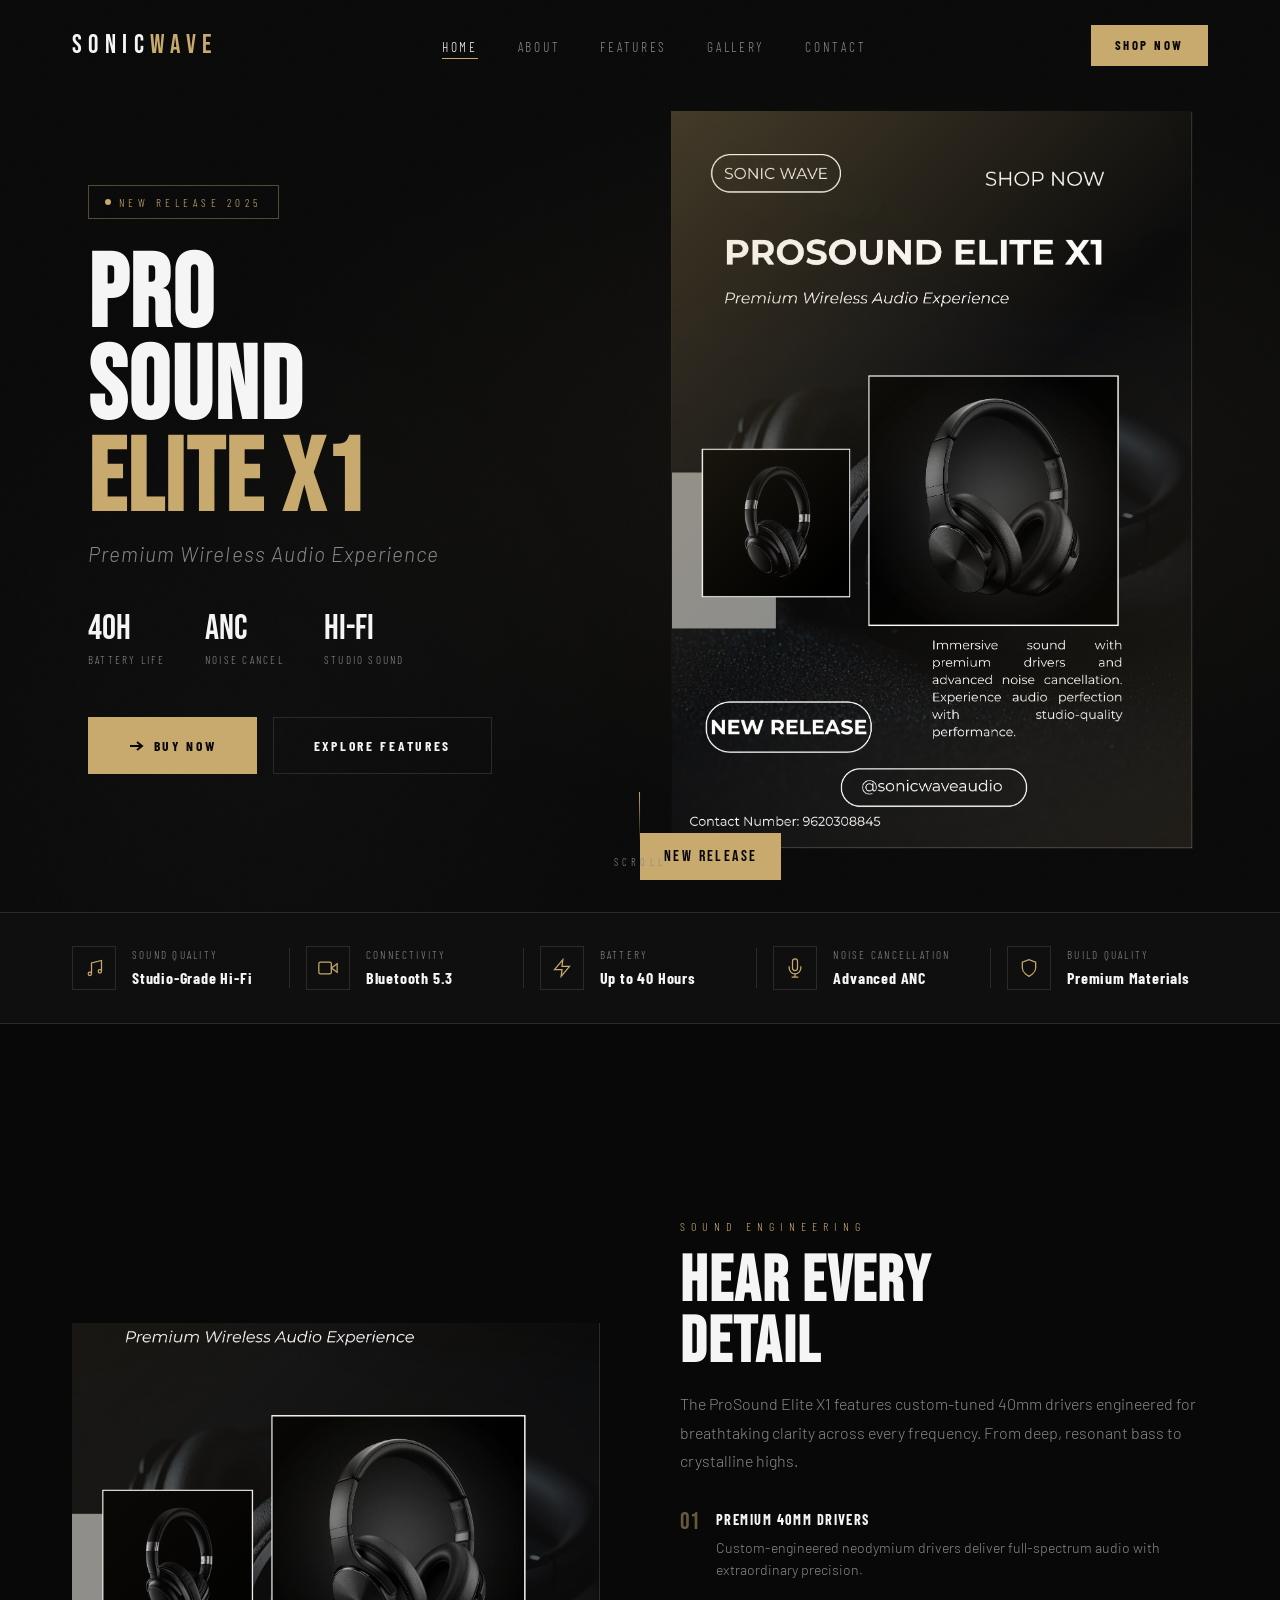
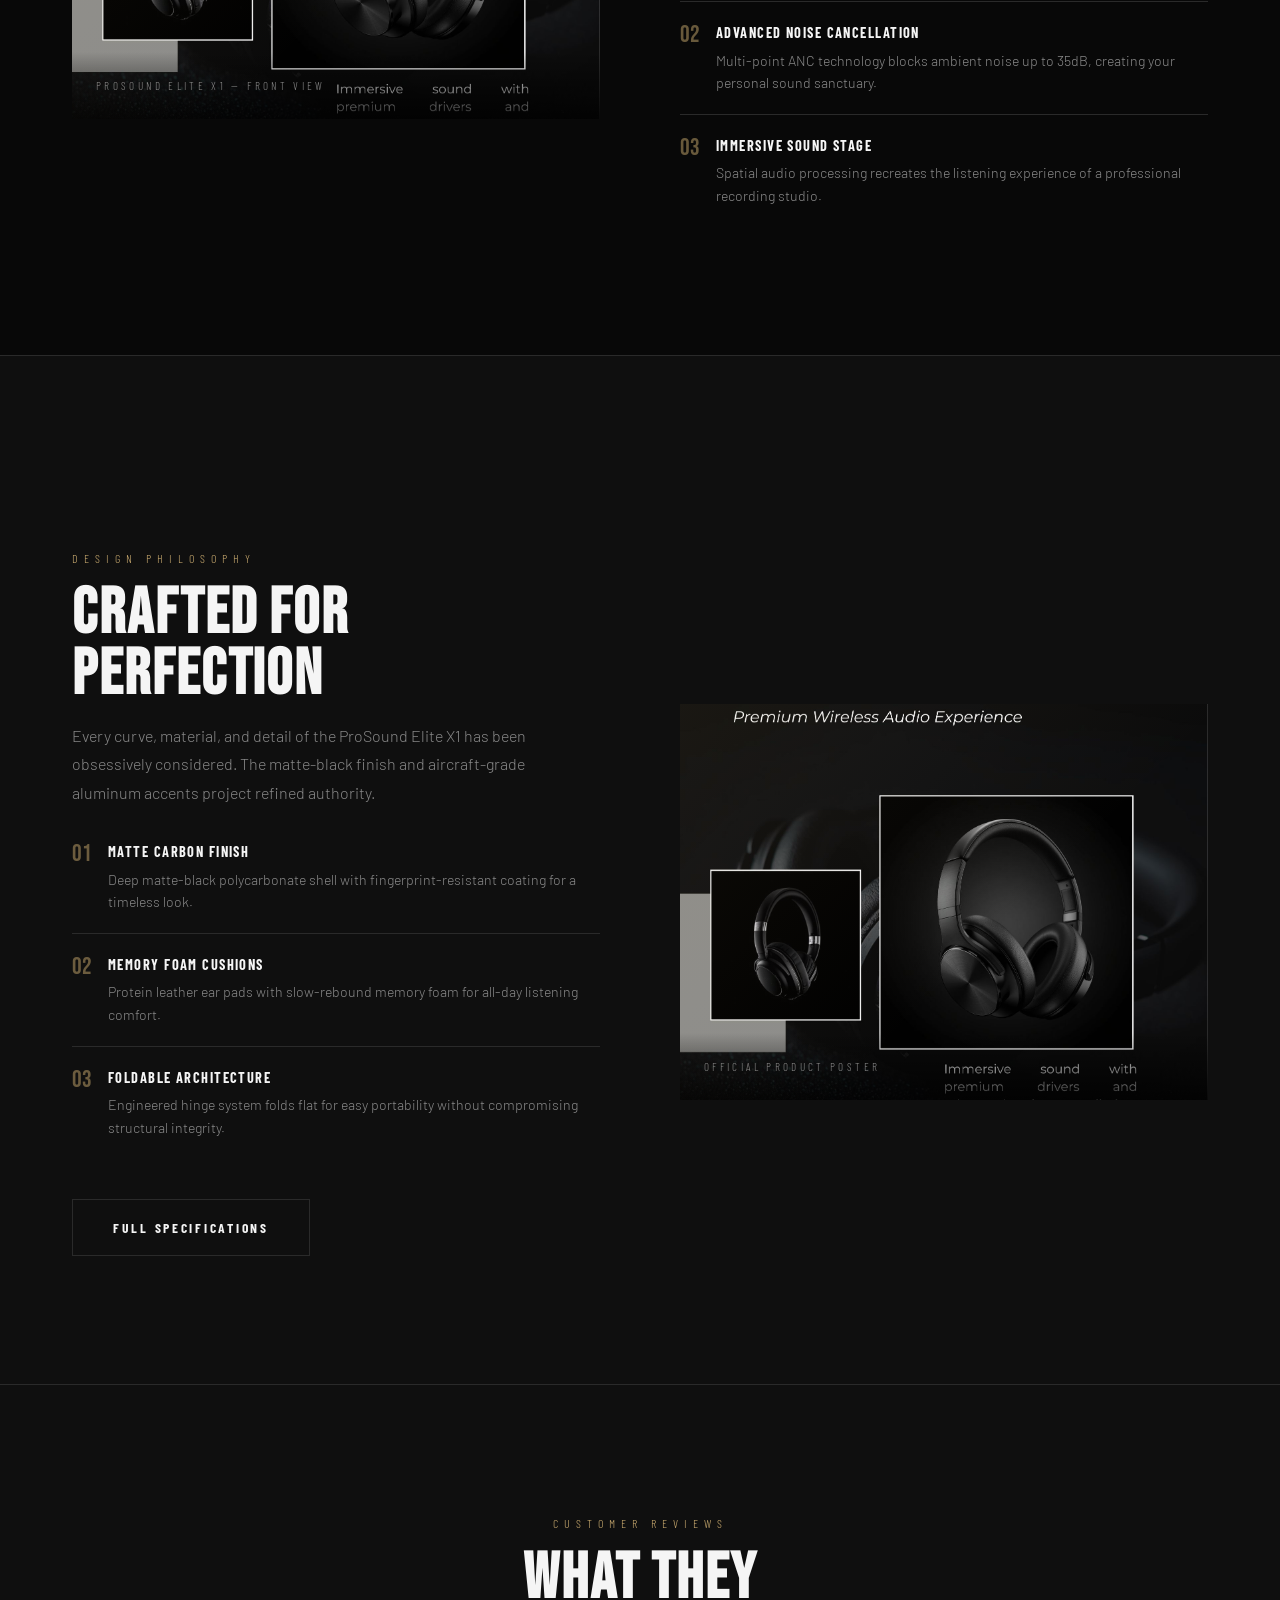
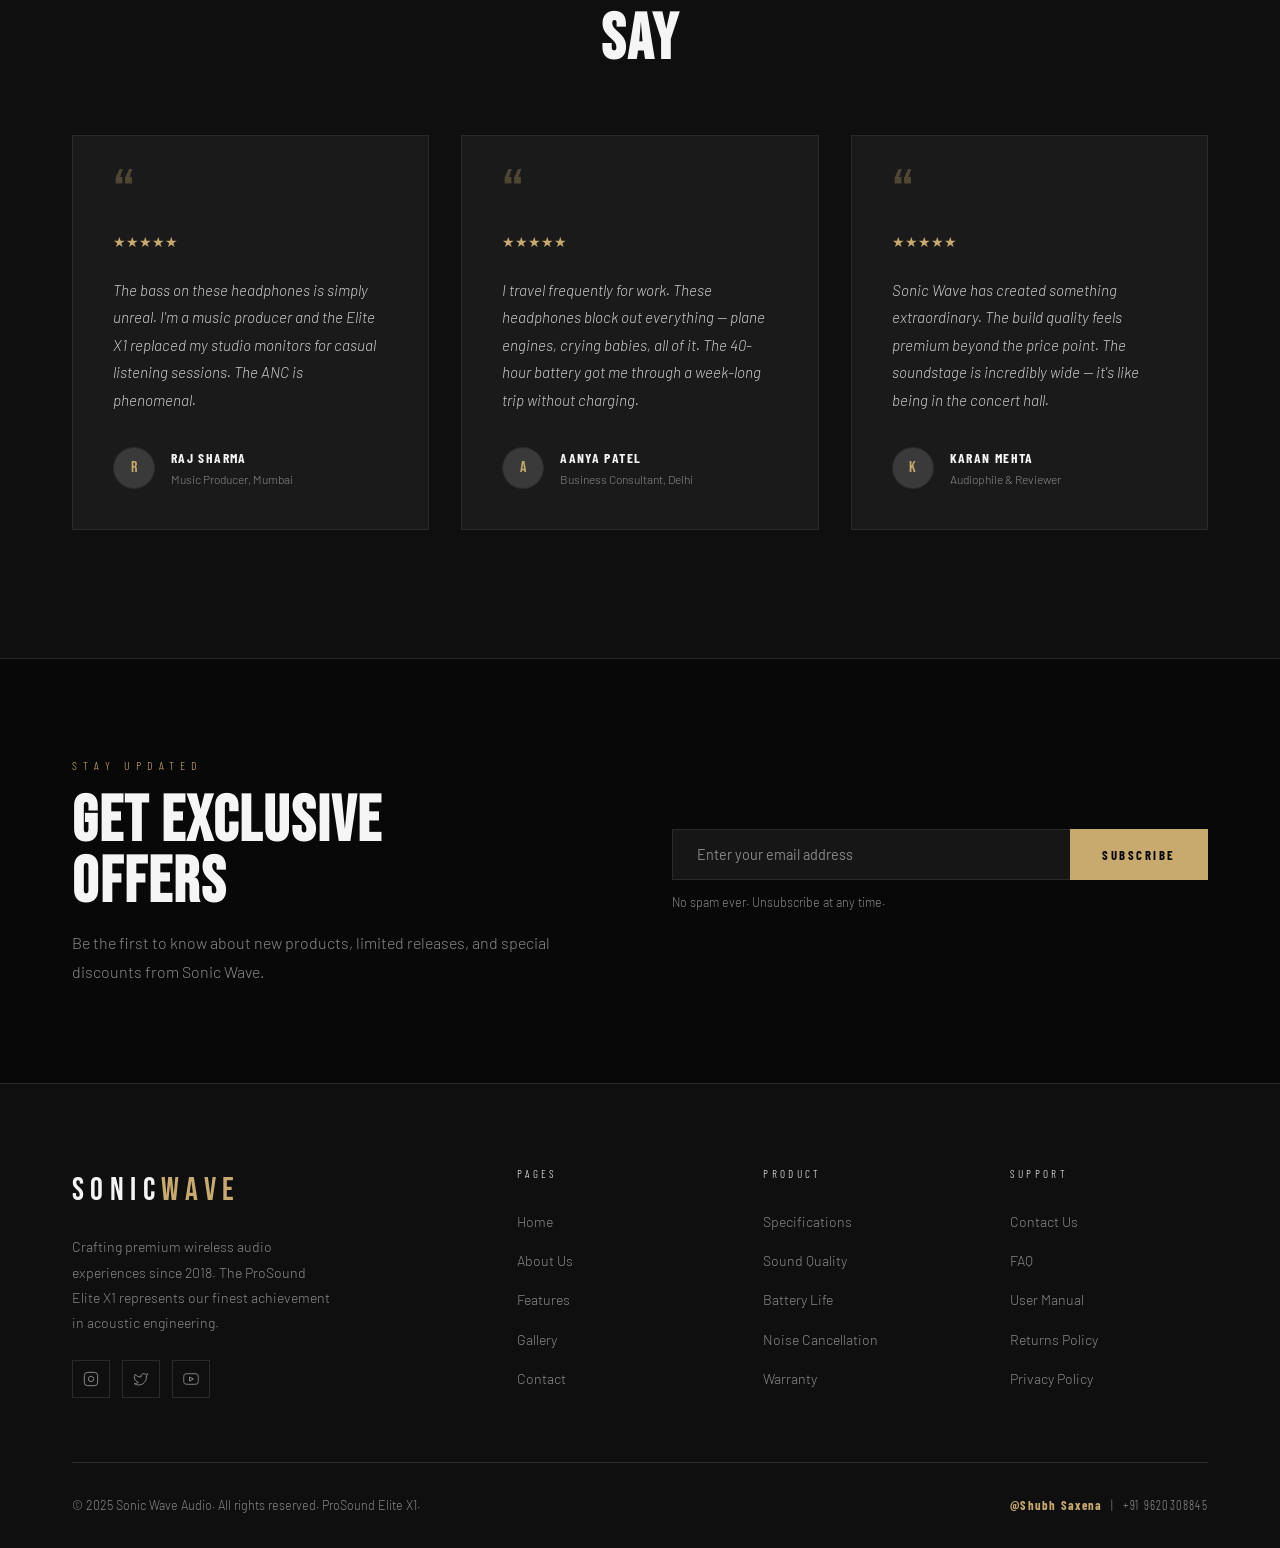
==== index.html @ b9248b70 "Add files via upload" ====
<!DOCTYPE html>
<html lang="en">
<head>
  <meta charset="UTF-8" />
  <meta name="viewport" content="width=device-width, initial-scale=1.0" />
  <title>ProSound Elite X1 — Sonic Wave Audio</title>
  <meta name="description" content="Experience premium wireless audio with the ProSound Elite X1 by Sonic Wave. Advanced noise cancellation, studio-quality sound, 40-hour battery life." />
  <meta name="keywords" content="ProSound Elite X1, Sonic Wave, premium headphones, wireless headphones, noise cancellation" />
  <meta property="og:title" content="ProSound Elite X1 — Sonic Wave Audio" />
  <meta property="og:description" content="Premium Wireless Audio Experience. New Release." />
  <link rel="icon" type="image/svg+xml" href="data:image/svg+xml,<svg xmlns='http://www.w3.org/2000/svg' viewBox='0 0 32 32'><rect width='32' height='32' fill='%23080808'/><text x='50%25' y='60%25' font-size='20' text-anchor='middle' fill='%23c8a96e' font-family='serif' font-weight='bold'>S</text></svg>" />
  <link rel="stylesheet" href="css/style.css" />
</head>
<body>

<!-- Loading Screen -->
<div id="loader">
  <div class="loader-logo">SONIC WAVE</div>
  <div class="loader-bar"><div class="loader-bar-fill"></div></div>
  <p class="loader-sub">Loading Experience</p>
</div>

<!-- Navigation -->
<nav class="navbar">
  <div class="container">
    <div class="nav-inner">
      <a href="index.html" class="nav-logo">SONIC<span>WAVE</span></a>
      <ul class="nav-links">
        <li><a href="index.html" class="active">Home</a></li>
        <li><a href="about.html">About</a></li>
        <li><a href="features.html">Features</a></li>
        <li><a href="gallery.html">Gallery</a></li>
        <li><a href="contact.html">Contact</a></li>
      </ul>
      <a href="contact.html" class="nav-cta">Shop Now</a>
      <button class="hamburger" aria-label="Menu">
        <span></span><span></span><span></span>
      </button>
    </div>
  </div>
</nav>

<!-- Mobile Nav -->
<nav class="nav-mobile">
  <a href="index.html">Home</a>
  <a href="about.html">About</a>
  <a href="features.html">Features</a>
  <a href="gallery.html">Gallery</a>
  <a href="contact.html">Contact</a>
</nav>

<!-- HERO SECTION -->
<section class="hero">
  <div class="hero-bg"></div>
  <div class="hero-noise"></div>
  <div class="container hero-content">
    <!-- Text -->
    <div class="hero-text">
      <div class="hero-badge">
        <span class="hero-badge-dot"></span>
        New Release 2025
      </div>
      <h1 class="hero-title">
        PRO<br>SOUND<br><em>ELITE X1</em>
      </h1>
      <p class="hero-tagline">Premium Wireless Audio Experience</p>
      <div class="hero-stats">
        <div>
          <div class="hero-stat-num">40H</div>
          <div class="hero-stat-label">Battery Life</div>
        </div>
        <div>
          <div class="hero-stat-num">ANC</div>
          <div class="hero-stat-label">Noise Cancel</div>
        </div>
        <div>
          <div class="hero-stat-num">Hi-Fi</div>
          <div class="hero-stat-label">Studio Sound</div>
        </div>
      </div>
      <div class="hero-actions">
        <a href="contact.html" class="btn btn-primary">
          <svg viewBox="0 0 16 16" fill="none" stroke="currentColor" stroke-width="2"><path d="M2 8h12M9 4l5 4-5 4"/></svg>
          Buy Now
        </a>
        <a href="features.html" class="btn btn-outline">Explore Features</a>
      </div>
    </div>
    <!-- Visual -->
    <div class="hero-visual">
      <div class="hero-img-wrap reveal">
        <img src="assets/poster.jpg" alt="ProSound Elite X1 — Premium Wireless Headphones by Sonic Wave" />
        <div class="hero-float-label">NEW RELEASE</div>
      </div>
    </div>
  </div>
  <div class="hero-scroll">
    <div class="hero-scroll-line"></div>
    Scroll
  </div>
</section>

<!-- HIGHLIGHTS STRIP -->
<section class="highlights">
  <div class="container">
    <div class="highlights-inner">
      <div class="highlight-item">
        <div class="highlight-icon">
          <svg viewBox="0 0 24 24" fill="none" stroke="currentColor" stroke-width="1.5"><path d="M9 19V6l12-3v13M9 19c0 1.1-.9 2-2 2s-2-.9-2-2 .9-2 2-2 2 .9 2 2zm12-3c0 1.1-.9 2-2 2s-2-.9-2-2 .9-2 2-2 2 .9 2 2z"/></svg>
        </div>
        <div>
          <div class="highlight-text-label">Sound Quality</div>
          <div class="highlight-text-val">Studio-Grade Hi-Fi</div>
        </div>
      </div>
      <div class="highlight-div"></div>
      <div class="highlight-item">
        <div class="highlight-icon">
          <svg viewBox="0 0 24 24" fill="none" stroke="currentColor" stroke-width="1.5"><path d="M23 7l-7 5 7 5V7z"/><rect x="1" y="5" width="15" height="14" rx="2"/></svg>
        </div>
        <div>
          <div class="highlight-text-label">Connectivity</div>
          <div class="highlight-text-val">Bluetooth 5.3</div>
        </div>
      </div>
      <div class="highlight-div"></div>
      <div class="highlight-item">
        <div class="highlight-icon">
          <svg viewBox="0 0 24 24" fill="none" stroke="currentColor" stroke-width="1.5"><path d="M13 2L3 14h9l-1 8 10-12h-9l1-8z"/></svg>
        </div>
        <div>
          <div class="highlight-text-label">Battery</div>
          <div class="highlight-text-val">Up to 40 Hours</div>
        </div>
      </div>
      <div class="highlight-div"></div>
      <div class="highlight-item">
        <div class="highlight-icon">
          <svg viewBox="0 0 24 24" fill="none" stroke="currentColor" stroke-width="1.5"><path d="M12 1a3 3 0 0 0-3 3v8a3 3 0 0 0 6 0V4a3 3 0 0 0-3-3z"/><path d="M19 10v2a7 7 0 0 1-14 0v-2M12 19v4M8 23h8"/></svg>
        </div>
        <div>
          <div class="highlight-text-label">Noise Cancellation</div>
          <div class="highlight-text-val">Advanced ANC</div>
        </div>
      </div>
      <div class="highlight-div"></div>
      <div class="highlight-item">
        <div class="highlight-icon">
          <svg viewBox="0 0 24 24" fill="none" stroke="currentColor" stroke-width="1.5"><path d="M12 22s8-4 8-10V5l-8-3-8 3v7c0 6 8 10 8 10z"/></svg>
        </div>
        <div>
          <div class="highlight-text-label">Build Quality</div>
          <div class="highlight-text-val">Premium Materials</div>
        </div>
      </div>
    </div>
  </div>
</section>

<!-- PRODUCT SHOWCASE 1 -->
<section class="showcase">
  <div class="container">
    <div class="showcase-grid">
      <div class="showcase-img-wrap reveal">
        <img src="assets/poster.jpg" alt="ProSound Elite X1 product detail" />
        <div class="showcase-caption">ProSound Elite X1 — Front View</div>
      </div>
      <div class="showcase-text reveal reveal-delay-2">
        <div class="section-label">Sound Engineering</div>
        <h2 class="section-title">Hear Every<br>Detail</h2>
        <p class="section-sub">The ProSound Elite X1 features custom-tuned 40mm drivers engineered for breathtaking clarity across every frequency. From deep, resonant bass to crystalline highs.</p>
        <ul class="showcase-list">
          <li class="showcase-list-item">
            <div class="showcase-list-num">01</div>
            <div>
              <div class="showcase-list-title">Premium 40mm Drivers</div>
              <div class="showcase-list-desc">Custom-engineered neodymium drivers deliver full-spectrum audio with extraordinary precision.</div>
            </div>
          </li>
          <li class="showcase-list-item">
            <div class="showcase-list-num">02</div>
            <div>
              <div class="showcase-list-title">Advanced Noise Cancellation</div>
              <div class="showcase-list-desc">Multi-point ANC technology blocks ambient noise up to 35dB, creating your personal sound sanctuary.</div>
            </div>
          </li>
          <li class="showcase-list-item">
            <div class="showcase-list-num">03</div>
            <div>
              <div class="showcase-list-title">Immersive Sound Stage</div>
              <div class="showcase-list-desc">Spatial audio processing recreates the listening experience of a professional recording studio.</div>
            </div>
          </li>
        </ul>
      </div>
    </div>
  </div>
</section>

<!-- PRODUCT SHOWCASE 2 -->
<section class="showcase" style="padding-top:0; background: var(--deep); border-top: 1px solid var(--border);">
  <div class="container" style="padding-top: 8rem;">
    <div class="showcase-grid reverse">
      <div class="showcase-img-wrap reveal">
        <img src="assets/poster.jpg" alt="Sonic Wave ProSound Elite X1 poster showcase" />
        <div class="showcase-caption">Official Product Poster</div>
      </div>
      <div class="showcase-text reveal reveal-delay-2">
        <div class="section-label">Design Philosophy</div>
        <h2 class="section-title">Crafted for<br>Perfection</h2>
        <p class="section-sub">Every curve, material, and detail of the ProSound Elite X1 has been obsessively considered. The matte-black finish and aircraft-grade aluminum accents project refined authority.</p>
        <ul class="showcase-list">
          <li class="showcase-list-item">
            <div class="showcase-list-num">01</div>
            <div>
              <div class="showcase-list-title">Matte Carbon Finish</div>
              <div class="showcase-list-desc">Deep matte-black polycarbonate shell with fingerprint-resistant coating for a timeless look.</div>
            </div>
          </li>
          <li class="showcase-list-item">
            <div class="showcase-list-num">02</div>
            <div>
              <div class="showcase-list-title">Memory Foam Cushions</div>
              <div class="showcase-list-desc">Protein leather ear pads with slow-rebound memory foam for all-day listening comfort.</div>
            </div>
          </li>
          <li class="showcase-list-item">
            <div class="showcase-list-num">03</div>
            <div>
              <div class="showcase-list-title">Foldable Architecture</div>
              <div class="showcase-list-desc">Engineered hinge system folds flat for easy portability without compromising structural integrity.</div>
            </div>
          </li>
        </ul>
        <div style="margin-top: 2.5rem;">
          <a href="features.html" class="btn btn-outline">Full Specifications</a>
        </div>
      </div>
    </div>
  </div>
</section>

<!-- TESTIMONIALS -->
<section class="testimonials">
  <div class="container">
    <div class="text-center">
      <div class="section-label">Customer Reviews</div>
      <h2 class="section-title reveal">What They<br>Say</h2>
    </div>
    <div class="testimonials-grid">
      <div class="testimonial-card reveal reveal-delay-1">
        <div class="testimonial-quote">&ldquo;</div>
        <div class="testimonial-stars">★★★★★</div>
        <p class="testimonial-text">The bass on these headphones is simply unreal. I'm a music producer and the Elite X1 replaced my studio monitors for casual listening sessions. The ANC is phenomenal.</p>
        <div class="testimonial-author">
          <div class="testimonial-avatar">R</div>
          <div>
            <div class="testimonial-name">Raj Sharma</div>
            <div class="testimonial-role">Music Producer, Mumbai</div>
          </div>
        </div>
      </div>
      <div class="testimonial-card reveal reveal-delay-2">
        <div class="testimonial-quote">&ldquo;</div>
        <div class="testimonial-stars">★★★★★</div>
        <p class="testimonial-text">I travel frequently for work. These headphones block out everything — plane engines, crying babies, all of it. The 40-hour battery got me through a week-long trip without charging.</p>
        <div class="testimonial-author">
          <div class="testimonial-avatar">A</div>
          <div>
            <div class="testimonial-name">Aanya Patel</div>
            <div class="testimonial-role">Business Consultant, Delhi</div>
          </div>
        </div>
      </div>
      <div class="testimonial-card reveal reveal-delay-3">
        <div class="testimonial-quote">&ldquo;</div>
        <div class="testimonial-stars">★★★★★</div>
        <p class="testimonial-text">Sonic Wave has created something extraordinary. The build quality feels premium beyond the price point. The soundstage is incredibly wide — it's like being in the concert hall.</p>
        <div class="testimonial-author">
          <div class="testimonial-avatar">K</div>
          <div>
            <div class="testimonial-name">Karan Mehta</div>
            <div class="testimonial-role">Audiophile &amp; Reviewer</div>
          </div>
        </div>
      </div>
    </div>
  </div>
</section>

<!-- NEWSLETTER -->
<section class="newsletter">
  <div class="container">
    <div class="newsletter-inner">
      <div>
        <div class="section-label">Stay Updated</div>
        <h2 class="section-title reveal">Get Exclusive<br>Offers</h2>
        <p class="section-sub" style="margin-top:1rem;">Be the first to know about new products, limited releases, and special discounts from Sonic Wave.</p>
      </div>
      <div>
        <form class="newsletter-form newsletter-form-el">
          <input type="email" class="newsletter-input" placeholder="Enter your email address" required />
          <button type="submit" class="newsletter-btn">Subscribe</button>
        </form>
        <p class="newsletter-note">No spam ever. Unsubscribe at any time.</p>
        <div class="newsletter-success" style="display:none; margin-top:1rem; color:var(--gold); font-family:var(--font-cond); font-size:0.85rem; letter-spacing:0.1em;">
          ✓ Thank you! You're now on the list.
        </div>
      </div>
    </div>
  </div>
</section>

<!-- FOOTER -->
<footer class="footer">
  <div class="container">
    <div class="footer-grid">
      <div>
        <div class="footer-logo">SONIC<span>WAVE</span></div>
        <p class="footer-desc">Crafting premium wireless audio experiences since 2018. The ProSound Elite X1 represents our finest achievement in acoustic engineering.</p>
        <div class="footer-social">
          <a href="#" class="footer-social-link" aria-label="Instagram">
            <svg viewBox="0 0 24 24" fill="none" stroke="currentColor" stroke-width="1.5"><rect x="2" y="2" width="20" height="20" rx="5"/><path d="M16 11.37A4 4 0 1 1 12.63 8 4 4 0 0 1 16 11.37z"/><line x1="17.5" y1="6.5" x2="17.51" y2="6.5"/></svg>
          </a>
          <a href="#" class="footer-social-link" aria-label="Twitter/X">
            <svg viewBox="0 0 24 24" fill="none" stroke="currentColor" stroke-width="1.5"><path d="M22 4s-.7 2.1-2 3.4c1.6 10-9.4 17.3-18 11.6 2.2.1 4.4-.6 6-2C3 15.5.5 9.6 3 5c2.2 2.6 5.6 4.1 9 4-.9-4.2 4-6.6 7-3.8 1.1 0 3-1.2 3-1.2z"/></svg>
          </a>
          <a href="#" class="footer-social-link" aria-label="YouTube">
            <svg viewBox="0 0 24 24" fill="none" stroke="currentColor" stroke-width="1.5"><path d="M22.54 6.42a2.78 2.78 0 0 0-1.94-1.95C18.88 4 12 4 12 4s-6.88 0-8.6.46a2.78 2.78 0 0 0-1.94 1.96C1 8.14 1 12 1 12s0 3.86.46 5.58a2.78 2.78 0 0 0 1.94 1.95C5.12 20 12 20 12 20s6.88 0 8.6-.47a2.78 2.78 0 0 0 1.94-1.95C23 15.86 23 12 23 12s0-3.86-.46-5.58z"/><polygon points="9.75 15.02 15.5 12 9.75 8.98 9.75 15.02"/></svg>
          </a>
        </div>
      </div>
      <div>
        <div class="footer-col-title">Pages</div>
        <ul class="footer-links">
          <li><a href="index.html">Home</a></li>
          <li><a href="about.html">About Us</a></li>
          <li><a href="features.html">Features</a></li>
          <li><a href="gallery.html">Gallery</a></li>
          <li><a href="contact.html">Contact</a></li>
        </ul>
      </div>
      <div>
        <div class="footer-col-title">Product</div>
        <ul class="footer-links">
          <li><a href="features.html">Specifications</a></li>
          <li><a href="features.html#sound">Sound Quality</a></li>
          <li><a href="features.html#battery">Battery Life</a></li>
          <li><a href="features.html#anc">Noise Cancellation</a></li>
          <li><a href="contact.html">Warranty</a></li>
        </ul>
      </div>
      <div>
        <div class="footer-col-title">Support</div>
        <ul class="footer-links">
          <li><a href="contact.html">Contact Us</a></li>
          <li><a href="contact.html#faq">FAQ</a></li>
          <li><a href="#">User Manual</a></li>
          <li><a href="#">Returns Policy</a></li>
          <li><a href="#">Privacy Policy</a></li>
        </ul>
      </div>
    </div>
    <div class="footer-bottom">
      <p class="footer-copy">© 2025 Sonic Wave Audio. All rights reserved. ProSound Elite X1.</p>
      <p class="footer-contact">
        <strong>@Shubh Saxena</strong> &nbsp;|&nbsp; +91 9620308845
      </p>
    </div>
  </div>
</footer>

<!-- Back to Top -->
<button id="back-top" aria-label="Back to top">
  <svg viewBox="0 0 24 24" fill="none" stroke="currentColor" stroke-width="2"><path d="M18 15l-6-6-6 6"/></svg>
</button>

<script src="js/script.js"></script>
</body>
</html>
---- css/style.css ----
/* ============================================
   SONIC WAVE — ProSound Elite X1
   Main Stylesheet
   ============================================ */

/* --- Google Fonts Import --- */
@import url('https://fonts.googleapis.com/css2?family=Bebas+Neue&family=Barlow:ital,wght@0,300;0,400;0,600;0,700;1,300&family=Barlow+Condensed:wght@300;400;700&display=swap');

/* --- CSS Variables --- */
:root {
  --black:       #080808;
  --deep:        #0f0f0f;
  --dark:        #161616;
  --card:        #1a1a1a;
  --border:      #2a2a2a;
  --mid:         #3a3a3a;
  --silver:      #888888;
  --light:       #cccccc;
  --white:       #f5f5f5;
  --accent:      #e8e8e8;
  --gold:        #c8a96e;
  --gold-light:  #e0c890;
  --red:         #c0392b;

  --font-display: 'Bebas Neue', sans-serif;
  --font-body:    'Barlow', sans-serif;
  --font-cond:    'Barlow Condensed', sans-serif;

  --transition: 0.4s cubic-bezier(0.25, 0.46, 0.45, 0.94);
  --transition-fast: 0.2s ease;
  --shadow-card: 0 8px 40px rgba(0,0,0,0.6);
  --shadow-glow: 0 0 40px rgba(200,169,110,0.15);
}

/* --- Reset & Base --- */
*, *::before, *::after { box-sizing: border-box; margin: 0; padding: 0; }

html {
  scroll-behavior: smooth;
  font-size: 16px;
}

body {
  background: var(--black);
  color: var(--light);
  font-family: var(--font-body);
  font-weight: 300;
  line-height: 1.7;
  overflow-x: hidden;
}

img { max-width: 100%; height: auto; display: block; }
a  { color: inherit; text-decoration: none; }
ul { list-style: none; }

/* --- Utility --- */
.container      { max-width: 1200px; margin: 0 auto; padding: 0 2rem; }
.container-wide { max-width: 1400px; margin: 0 auto; padding: 0 2rem; }
.sr-only        { position: absolute; width: 1px; height: 1px; overflow: hidden; clip: rect(0,0,0,0); }

.text-gold    { color: var(--gold); }
.text-silver  { color: var(--silver); }
.text-white   { color: var(--white); }
.text-center  { text-align: center; }
.uppercase    { text-transform: uppercase; letter-spacing: 0.15em; }
.fw-700       { font-weight: 700; }

/* --- Loading Screen --- */
#loader {
  position: fixed; inset: 0;
  background: var(--black);
  display: flex; flex-direction: column;
  align-items: center; justify-content: center;
  z-index: 9999;
  transition: opacity 0.6s ease, visibility 0.6s ease;
}
#loader.hidden { opacity: 0; visibility: hidden; pointer-events: none; }

.loader-logo {
  font-family: var(--font-display);
  font-size: clamp(2.5rem, 8vw, 5rem);
  letter-spacing: 0.3em;
  color: var(--white);
  animation: pulseLogo 1.5s ease-in-out infinite;
}
.loader-bar {
  width: 200px; height: 2px;
  background: var(--border);
  margin-top: 2rem;
  overflow: hidden;
  border-radius: 2px;
}
.loader-bar-fill {
  height: 100%;
  background: linear-gradient(90deg, var(--gold), var(--gold-light));
  animation: loadFill 1.8s ease forwards;
}
.loader-sub {
  font-family: var(--font-cond);
  font-size: 0.75rem;
  letter-spacing: 0.4em;
  color: var(--silver);
  margin-top: 1rem;
  text-transform: uppercase;
}

@keyframes pulseLogo { 0%,100%{opacity:1} 50%{opacity:0.5} }
@keyframes loadFill  { from{width:0} to{width:100%} }

/* --- Navigation --- */
.navbar {
  position: fixed; top: 0; left: 0; right: 0;
  z-index: 1000;
  padding: 1.5rem 0;
  transition: background var(--transition), padding var(--transition), backdrop-filter var(--transition);
}
.navbar.scrolled {
  background: rgba(8,8,8,0.92);
  backdrop-filter: blur(20px);
  -webkit-backdrop-filter: blur(20px);
  padding: 1rem 0;
  border-bottom: 1px solid var(--border);
}

.nav-inner {
  display: flex; align-items: center; justify-content: space-between;
}

.nav-logo {
  font-family: var(--font-display);
  font-size: 1.6rem;
  letter-spacing: 0.25em;
  color: var(--white);
}
.nav-logo span { color: var(--gold); }

.nav-links {
  display: flex; gap: 2.5rem;
}
.nav-links a {
  font-family: var(--font-cond);
  font-size: 0.85rem;
  letter-spacing: 0.2em;
  text-transform: uppercase;
  color: var(--silver);
  transition: color var(--transition-fast);
  position: relative;
}
.nav-links a::after {
  content: '';
  position: absolute; bottom: -4px; left: 0;
  width: 0; height: 1px;
  background: var(--gold);
  transition: width var(--transition);
}
.nav-links a:hover,
.nav-links a.active { color: var(--white); }
.nav-links a:hover::after,
.nav-links a.active::after { width: 100%; }

.nav-cta {
  font-family: var(--font-cond);
  font-size: 0.8rem;
  letter-spacing: 0.2em;
  text-transform: uppercase;
  background: var(--gold);
  color: var(--black);
  padding: 0.6rem 1.5rem;
  border: none;
  cursor: pointer;
  font-weight: 700;
  transition: background var(--transition-fast), transform var(--transition-fast);
}
.nav-cta:hover { background: var(--gold-light); transform: translateY(-1px); }

.hamburger {
  display: none;
  flex-direction: column; gap: 5px;
  cursor: pointer; padding: 4px;
}
.hamburger span {
  display: block; width: 26px; height: 2px;
  background: var(--white);
  transition: transform var(--transition), opacity var(--transition-fast);
}
.hamburger.open span:nth-child(1) { transform: translateY(7px) rotate(45deg); }
.hamburger.open span:nth-child(2) { opacity: 0; }
.hamburger.open span:nth-child(3) { transform: translateY(-7px) rotate(-45deg); }

/* Mobile nav */
.nav-mobile {
  display: none;
  position: fixed; top: 0; left: 0; right: 0; bottom: 0;
  background: var(--black);
  z-index: 999;
  flex-direction: column; align-items: center; justify-content: center;
  gap: 2.5rem;
}
.nav-mobile.open { display: flex; }
.nav-mobile a {
  font-family: var(--font-display);
  font-size: 2.5rem;
  letter-spacing: 0.15em;
  color: var(--white);
  transition: color var(--transition-fast);
}
.nav-mobile a:hover { color: var(--gold); }

/* --- Buttons --- */
.btn {
  display: inline-flex; align-items: center; gap: 0.6rem;
  font-family: var(--font-cond);
  font-size: 0.85rem;
  letter-spacing: 0.2em;
  text-transform: uppercase;
  padding: 1rem 2.5rem;
  cursor: pointer;
  transition: all var(--transition);
  border: none;
  font-weight: 700;
}
.btn-primary {
  background: var(--gold);
  color: var(--black);
}
.btn-primary:hover {
  background: var(--gold-light);
  transform: translateY(-2px);
  box-shadow: 0 8px 30px rgba(200,169,110,0.4);
}
.btn-outline {
  background: transparent;
  color: var(--white);
  border: 1px solid var(--border);
}
.btn-outline:hover {
  border-color: var(--gold);
  color: var(--gold);
  transform: translateY(-2px);
}
.btn svg { width: 16px; height: 16px; }

/* --- Section Headers --- */
.section-label {
  font-family: var(--font-cond);
  font-size: 0.75rem;
  letter-spacing: 0.5em;
  text-transform: uppercase;
  color: var(--gold);
  margin-bottom: 1rem;
}
.section-title {
  font-family: var(--font-display);
  font-size: clamp(2.5rem, 5vw, 4.5rem);
  line-height: 0.95;
  color: var(--white);
  letter-spacing: 0.03em;
}
.section-sub {
  font-size: 1rem;
  color: var(--silver);
  max-width: 520px;
  margin-top: 1rem;
  line-height: 1.8;
}

/* --- Hero Section (index) --- */
.hero {
  position: relative;
  min-height: 100vh;
  display: flex; align-items: center;
  overflow: hidden;
  background: var(--black);
}

.hero-bg {
  position: absolute; inset: 0;
  background: radial-gradient(ellipse 80% 60% at 70% 50%, rgba(200,169,110,0.06) 0%, transparent 70%),
              radial-gradient(ellipse 50% 80% at 20% 80%, rgba(255,255,255,0.02) 0%, transparent 60%);
}

.hero-noise {
  position: absolute; inset: 0;
  opacity: 0.03;
  background-image: url("data:image/svg+xml,%3Csvg viewBox='0 0 200 200' xmlns='http://www.w3.org/2000/svg'%3E%3Cfilter id='n'%3E%3CfeTurbulence type='fractalNoise' baseFrequency='0.9' numOctaves='4' stitchTiles='stitch'/%3E%3C/filter%3E%3Crect width='100%25' height='100%25' filter='url(%23n)'/%3E%3C/svg%3E");
  background-size: 200px 200px;
}

.hero-content {
  position: relative; z-index: 2;
  display: grid; grid-template-columns: 1fr 1fr;
  align-items: center; gap: 4rem;
  padding-top: 7rem;
  padding-bottom: 4rem;
}

.hero-text {}
.hero-badge {
  display: inline-flex; align-items: center; gap: 0.5rem;
  font-family: var(--font-cond);
  font-size: 0.7rem;
  letter-spacing: 0.4em;
  text-transform: uppercase;
  color: var(--gold);
  border: 1px solid rgba(200,169,110,0.4);
  padding: 0.4rem 1rem;
  margin-bottom: 2rem;
}
.hero-badge-dot {
  width: 6px; height: 6px;
  background: var(--gold);
  border-radius: 50%;
  animation: blink 1.5s ease-in-out infinite;
}
@keyframes blink { 0%,100%{opacity:1} 50%{opacity:0.2} }

.hero-title {
  font-family: var(--font-display);
  font-size: clamp(4rem, 8vw, 8rem);
  line-height: 0.9;
  color: var(--white);
  letter-spacing: 0.02em;
  margin-bottom: 0.5rem;
}
.hero-title em {
  font-style: normal;
  color: var(--gold);
  display: block;
}

.hero-tagline {
  font-family: var(--font-body);
  font-style: italic;
  font-size: clamp(1rem, 2vw, 1.3rem);
  color: var(--silver);
  letter-spacing: 0.05em;
  margin-bottom: 2.5rem;
}

.hero-stats {
  display: flex; gap: 2.5rem;
  margin-bottom: 3rem;
}
.hero-stat-num {
  font-family: var(--font-display);
  font-size: 2.2rem;
  color: var(--white);
  line-height: 1;
}
.hero-stat-label {
  font-family: var(--font-cond);
  font-size: 0.7rem;
  letter-spacing: 0.2em;
  text-transform: uppercase;
  color: var(--silver);
  margin-top: 0.25rem;
}

.hero-actions { display: flex; gap: 1rem; flex-wrap: wrap; }

/* Hero Image Side */
.hero-visual {
  position: relative;
  display: flex; align-items: center; justify-content: center;
}
.hero-img-wrap {
  position: relative;
  width: 100%; max-width: 520px;
}
.hero-img-wrap::before {
  content: '';
  position: absolute; inset: -1px;
  background: linear-gradient(135deg, rgba(200,169,110,0.3), transparent 50%, rgba(200,169,110,0.1));
  pointer-events: none;
}
.hero-img-wrap img {
  width: 100%;
  display: block;
}
.hero-float-label {
  position: absolute; bottom: -2rem; left: -2rem;
  background: var(--gold);
  color: var(--black);
  font-family: var(--font-display);
  font-size: 1rem;
  letter-spacing: 0.15em;
  padding: 0.6rem 1.5rem;
  animation: floatUp 3s ease-in-out infinite;
}
@keyframes floatUp { 0%,100%{transform:translateY(0)} 50%{transform:translateY(-8px)} }

.hero-scroll {
  position: absolute; bottom: 2.5rem; left: 50%;
  transform: translateX(-50%);
  display: flex; flex-direction: column; align-items: center; gap: 0.75rem;
  font-family: var(--font-cond);
  font-size: 0.65rem;
  letter-spacing: 0.4em;
  text-transform: uppercase;
  color: var(--silver);
  z-index: 2;
}
.hero-scroll-line {
  width: 1px; height: 50px;
  background: linear-gradient(to bottom, var(--gold), transparent);
  animation: scrollLine 1.5s ease-in-out infinite;
}
@keyframes scrollLine { 0%,100%{transform:scaleY(1);opacity:1} 50%{transform:scaleY(0.6);opacity:0.5} }

/* --- Highlights Strip --- */
.highlights {
  border-top: 1px solid var(--border);
  border-bottom: 1px solid var(--border);
  padding: 2rem 0;
  background: var(--deep);
}
.highlights-inner {
  display: flex; align-items: center; justify-content: space-between;
  gap: 1rem; flex-wrap: wrap;
}
.highlight-item {
  display: flex; align-items: center; gap: 1rem;
  flex: 1; min-width: 180px;
}
.highlight-icon {
  width: 44px; height: 44px;
  border: 1px solid var(--border);
  display: flex; align-items: center; justify-content: center;
  color: var(--gold);
  flex-shrink: 0;
}
.highlight-icon svg { width: 20px; height: 20px; }
.highlight-text-label {
  font-family: var(--font-cond);
  font-size: 0.7rem;
  letter-spacing: 0.2em;
  text-transform: uppercase;
  color: var(--silver);
}
.highlight-text-val {
  font-family: var(--font-cond);
  font-size: 1rem;
  font-weight: 700;
  color: var(--white);
  letter-spacing: 0.05em;
}
.highlight-div {
  width: 1px; height: 40px;
  background: var(--border);
}

/* --- Product Showcase --- */
.showcase {
  padding: 8rem 0;
  background: var(--black);
}
.showcase-grid {
  display: grid; grid-template-columns: 1fr 1fr;
  gap: 5rem; align-items: center;
  margin-top: 4rem;
}
.showcase-grid.reverse { direction: rtl; }
.showcase-grid.reverse > * { direction: ltr; }

.showcase-img-wrap {
  position: relative;
  aspect-ratio: 4/3;
  overflow: hidden;
  background: var(--dark);
}
.showcase-img-wrap img {
  width: 100%; height: 100%;
  object-fit: cover;
  transition: transform 0.8s ease;
}
.showcase-img-wrap:hover img { transform: scale(1.04); }
.showcase-img-wrap::after {
  content: '';
  position: absolute; inset: 0;
  background: linear-gradient(135deg, rgba(200,169,110,0.08) 0%, transparent 60%);
  pointer-events: none;
}

.showcase-caption {
  position: absolute; bottom: 0; left: 0; right: 0;
  padding: 1.5rem;
  background: linear-gradient(to top, rgba(0,0,0,0.8), transparent);
  font-family: var(--font-cond);
  font-size: 0.7rem;
  letter-spacing: 0.3em;
  text-transform: uppercase;
  color: var(--silver);
}

.showcase-text {}
.showcase-list {
  margin-top: 2rem;
  display: flex; flex-direction: column; gap: 1.2rem;
}
.showcase-list-item {
  display: flex; align-items: flex-start; gap: 1rem;
  padding-bottom: 1.2rem;
  border-bottom: 1px solid var(--border);
}
.showcase-list-item:last-child { border-bottom: none; }
.showcase-list-num {
  font-family: var(--font-display);
  font-size: 1.5rem;
  color: var(--gold);
  opacity: 0.5;
  line-height: 1;
  flex-shrink: 0;
  padding-top: 2px;
}
.showcase-list-title {
  font-family: var(--font-cond);
  font-size: 0.9rem;
  font-weight: 700;
  letter-spacing: 0.1em;
  text-transform: uppercase;
  color: var(--white);
  margin-bottom: 0.25rem;
}
.showcase-list-desc {
  font-size: 0.88rem;
  color: var(--silver);
  line-height: 1.6;
}

/* --- Testimonials --- */
.testimonials {
  padding: 8rem 0;
  background: var(--deep);
  border-top: 1px solid var(--border);
}
.testimonials-grid {
  display: grid; grid-template-columns: repeat(3, 1fr);
  gap: 2rem; margin-top: 4rem;
}
.testimonial-card {
  background: var(--card);
  border: 1px solid var(--border);
  padding: 2.5rem;
  position: relative;
  transition: border-color var(--transition), transform var(--transition);
}
.testimonial-card:hover {
  border-color: rgba(200,169,110,0.3);
  transform: translateY(-4px);
}
.testimonial-quote {
  font-family: var(--font-display);
  font-size: 4rem;
  color: var(--gold);
  opacity: 0.3;
  line-height: 0.6;
  margin-bottom: 1rem;
}
.testimonial-text {
  font-size: 0.95rem;
  color: var(--light);
  line-height: 1.8;
  margin-bottom: 2rem;
  font-style: italic;
}
.testimonial-stars {
  display: flex; gap: 3px; margin-bottom: 1.5rem;
  color: var(--gold);
  font-size: 0.85rem;
}
.testimonial-author {
  display: flex; align-items: center; gap: 1rem;
}
.testimonial-avatar {
  width: 42px; height: 42px;
  border-radius: 50%;
  background: var(--mid);
  display: flex; align-items: center; justify-content: center;
  font-family: var(--font-display);
  font-size: 1rem;
  color: var(--gold);
  border: 1px solid var(--border);
}
.testimonial-name {
  font-family: var(--font-cond);
  font-size: 0.85rem;
  font-weight: 700;
  letter-spacing: 0.1em;
  text-transform: uppercase;
  color: var(--white);
}
.testimonial-role {
  font-size: 0.75rem;
  color: var(--silver);
}

/* --- Newsletter --- */
.newsletter {
  padding: 6rem 0;
  background: var(--black);
  border-top: 1px solid var(--border);
}
.newsletter-inner {
  display: grid; grid-template-columns: 1fr 1fr;
  gap: 4rem; align-items: center;
}
.newsletter-form {
  display: flex; gap: 0;
}
.newsletter-input {
  flex: 1;
  background: var(--dark);
  border: 1px solid var(--border);
  border-right: none;
  color: var(--white);
  padding: 1rem 1.5rem;
  font-family: var(--font-body);
  font-size: 0.9rem;
  outline: none;
  transition: border-color var(--transition-fast);
}
.newsletter-input:focus { border-color: var(--gold); }
.newsletter-input::placeholder { color: var(--silver); }
.newsletter-btn {
  background: var(--gold);
  color: var(--black);
  border: none;
  padding: 1rem 2rem;
  font-family: var(--font-cond);
  font-size: 0.8rem;
  letter-spacing: 0.2em;
  text-transform: uppercase;
  font-weight: 700;
  cursor: pointer;
  transition: background var(--transition-fast);
  white-space: nowrap;
}
.newsletter-btn:hover { background: var(--gold-light); }
.newsletter-note {
  font-size: 0.78rem;
  color: var(--silver);
  margin-top: 0.75rem;
}

/* --- Footer --- */
.footer {
  background: var(--deep);
  border-top: 1px solid var(--border);
  padding: 5rem 0 2rem;
}
.footer-grid {
  display: grid; grid-template-columns: 2fr 1fr 1fr 1fr;
  gap: 3rem; margin-bottom: 4rem;
}
.footer-logo {
  font-family: var(--font-display);
  font-size: 2rem;
  letter-spacing: 0.2em;
  color: var(--white);
  margin-bottom: 1rem;
}
.footer-logo span { color: var(--gold); }
.footer-desc {
  font-size: 0.88rem;
  color: var(--silver);
  line-height: 1.8;
  max-width: 260px;
  margin-bottom: 1.5rem;
}
.footer-social { display: flex; gap: 0.75rem; }
.footer-social-link {
  width: 38px; height: 38px;
  border: 1px solid var(--border);
  display: flex; align-items: center; justify-content: center;
  color: var(--silver);
  transition: all var(--transition-fast);
}
.footer-social-link:hover {
  border-color: var(--gold);
  color: var(--gold);
}
.footer-social-link svg { width: 16px; height: 16px; }

.footer-col-title {
  font-family: var(--font-cond);
  font-size: 0.7rem;
  letter-spacing: 0.3em;
  text-transform: uppercase;
  color: var(--white);
  margin-bottom: 1.5rem;
}
.footer-links { display: flex; flex-direction: column; gap: 0.75rem; }
.footer-links a {
  font-size: 0.88rem;
  color: var(--silver);
  transition: color var(--transition-fast);
}
.footer-links a:hover { color: var(--gold); }

.footer-bottom {
  border-top: 1px solid var(--border);
  padding-top: 2rem;
  display: flex; align-items: center; justify-content: space-between;
  flex-wrap: wrap; gap: 1rem;
}
.footer-copy {
  font-size: 0.78rem;
  color: var(--silver);
}
.footer-contact {
  font-family: var(--font-cond);
  font-size: 0.78rem;
  letter-spacing: 0.1em;
  color: var(--silver);
}
.footer-contact strong { color: var(--gold); }

/* --- Back to Top --- */
#back-top {
  position: fixed; bottom: 2rem; right: 2rem;
  width: 46px; height: 46px;
  background: var(--gold);
  color: var(--black);
  display: flex; align-items: center; justify-content: center;
  cursor: pointer;
  opacity: 0; visibility: hidden;
  transform: translateY(10px);
  transition: all var(--transition);
  z-index: 900;
  border: none;
}
#back-top.visible { opacity: 1; visibility: visible; transform: translateY(0); }
#back-top:hover { background: var(--gold-light); }
#back-top svg { width: 18px; height: 18px; }

/* --- Reveal on Scroll --- */
.reveal {
  opacity: 0;
  transform: translateY(40px);
  transition: opacity 0.8s ease, transform 0.8s ease;
}
.reveal.visible {
  opacity: 1;
  transform: translateY(0);
}
.reveal-delay-1 { transition-delay: 0.1s; }
.reveal-delay-2 { transition-delay: 0.2s; }
.reveal-delay-3 { transition-delay: 0.3s; }
.reveal-delay-4 { transition-delay: 0.4s; }

/* ============================================
   ABOUT PAGE
   ============================================ */
.page-hero {
  min-height: 60vh;
  display: flex; align-items: flex-end;
  padding-bottom: 5rem;
  padding-top: 10rem;
  position: relative;
  overflow: hidden;
  background: var(--black);
}
.page-hero-bg {
  position: absolute; inset: 0;
  background: radial-gradient(ellipse 60% 80% at 30% 60%, rgba(200,169,110,0.05) 0%, transparent 70%);
}
.page-hero-title {
  font-family: var(--font-display);
  font-size: clamp(5rem, 12vw, 11rem);
  line-height: 0.85;
  color: var(--white);
  letter-spacing: 0.02em;
  position: relative; z-index: 2;
}
.page-hero-title span { color: var(--gold); }
.page-hero-label {
  font-family: var(--font-cond);
  font-size: 0.75rem;
  letter-spacing: 0.5em;
  text-transform: uppercase;
  color: var(--gold);
  position: relative; z-index: 2;
  margin-bottom: 1.5rem;
}

.about-intro {
  padding: 8rem 0;
  border-bottom: 1px solid var(--border);
}
.about-intro-grid {
  display: grid; grid-template-columns: 1fr 1fr;
  gap: 6rem; align-items: start;
}
.about-intro-lead {
  font-family: var(--font-body);
  font-size: clamp(1.2rem, 2vw, 1.6rem);
  line-height: 1.6;
  color: var(--light);
  font-weight: 300;
}
.about-intro-lead em {
  font-style: italic;
  color: var(--gold);
}
.about-intro-body {
  font-size: 0.95rem;
  color: var(--silver);
  line-height: 1.9;
}
.about-intro-body p + p { margin-top: 1.2rem; }

.timeline {
  padding: 8rem 0;
  background: var(--deep);
}
.timeline-list {
  margin-top: 4rem;
  position: relative;
}
.timeline-list::before {
  content: '';
  position: absolute; left: 80px; top: 0; bottom: 0;
  width: 1px;
  background: var(--border);
}
.timeline-item {
  display: flex; gap: 3rem;
  padding-bottom: 3.5rem;
  position: relative;
}
.timeline-item:last-child { padding-bottom: 0; }
.timeline-year {
  font-family: var(--font-display);
  font-size: 1.5rem;
  color: var(--gold);
  letter-spacing: 0.05em;
  flex-shrink: 0;
  width: 80px;
  text-align: right;
  padding-top: 3px;
}
.timeline-dot {
  width: 12px; height: 12px;
  background: var(--gold);
  border-radius: 50%;
  flex-shrink: 0;
  margin-top: 7px;
  position: relative;
  z-index: 1;
  box-shadow: 0 0 12px rgba(200,169,110,0.4);
}
.timeline-content { flex: 1; padding-top: 2px; }
.timeline-heading {
  font-family: var(--font-cond);
  font-size: 1rem;
  font-weight: 700;
  letter-spacing: 0.15em;
  text-transform: uppercase;
  color: var(--white);
  margin-bottom: 0.5rem;
}
.timeline-desc {
  font-size: 0.9rem;
  color: var(--silver);
  line-height: 1.7;
  max-width: 500px;
}

.design-philosophy {
  padding: 8rem 0;
  background: var(--black);
}
.philosophy-grid {
  display: grid; grid-template-columns: repeat(3, 1fr);
  gap: 2px;
  margin-top: 4rem;
  border: 2px solid var(--border);
}
.philosophy-card {
  background: var(--dark);
  padding: 3rem 2.5rem;
  border-right: 1px solid var(--border);
  transition: background var(--transition);
}
.philosophy-card:last-child { border-right: none; }
.philosophy-card:hover { background: var(--card); }
.philosophy-num {
  font-family: var(--font-display);
  font-size: 4rem;
  color: var(--border);
  line-height: 1;
  margin-bottom: 1rem;
}
.philosophy-title {
  font-family: var(--font-cond);
  font-size: 1.1rem;
  font-weight: 700;
  letter-spacing: 0.1em;
  text-transform: uppercase;
  color: var(--white);
  margin-bottom: 1rem;
}
.philosophy-desc {
  font-size: 0.88rem;
  color: var(--silver);
  line-height: 1.8;
}

.about-poster-section {
  padding: 8rem 0;
  background: var(--deep);
  border-top: 1px solid var(--border);
}
.about-poster-grid {
  display: grid; grid-template-columns: 1.2fr 1fr;
  gap: 5rem; align-items: center;
}
.about-poster-img {
  position: relative;
}
.about-poster-img img {
  width: 100%;
  display: block;
  border: 1px solid var(--border);
}
.about-poster-img::before {
  content: 'NEW RELEASE';
  position: absolute; top: -1px; right: -1px;
  background: var(--gold);
  color: var(--black);
  font-family: var(--font-display);
  font-size: 0.85rem;
  letter-spacing: 0.2em;
  padding: 0.5rem 1.2rem;
}

/* ============================================
   FEATURES PAGE
   ============================================ */
.features-grid {
  padding: 8rem 0;
  background: var(--black);
}
.features-cards {
  display: grid; grid-template-columns: repeat(3, 1fr);
  gap: 1.5rem;
  margin-top: 4rem;
}
.feature-card {
  background: var(--card);
  border: 1px solid var(--border);
  padding: 2.5rem;
  transition: all var(--transition);
  position: relative;
  overflow: hidden;
}
.feature-card::before {
  content: '';
  position: absolute; top: 0; left: 0; right: 0;
  height: 2px;
  background: linear-gradient(90deg, transparent, var(--gold), transparent);
  transform: scaleX(0);
  transition: transform var(--transition);
}
.feature-card:hover { border-color: rgba(200,169,110,0.3); transform: translateY(-4px); box-shadow: var(--shadow-card); }
.feature-card:hover::before { transform: scaleX(1); }
.feature-icon {
  width: 52px; height: 52px;
  border: 1px solid var(--border);
  display: flex; align-items: center; justify-content: center;
  color: var(--gold);
  margin-bottom: 1.5rem;
  transition: border-color var(--transition-fast);
}
.feature-icon svg { width: 24px; height: 24px; }
.feature-card:hover .feature-icon { border-color: var(--gold); }
.feature-title {
  font-family: var(--font-cond);
  font-size: 1rem;
  font-weight: 700;
  letter-spacing: 0.1em;
  text-transform: uppercase;
  color: var(--white);
  margin-bottom: 0.75rem;
}
.feature-desc {
  font-size: 0.88rem;
  color: var(--silver);
  line-height: 1.8;
}

.specs-section {
  padding: 8rem 0;
  background: var(--deep);
  border-top: 1px solid var(--border);
}
.specs-grid {
  display: grid; grid-template-columns: 1fr 1fr;
  gap: 1px;
  background: var(--border);
  margin-top: 4rem;
  border: 1px solid var(--border);
}
.spec-item {
  background: var(--card);
  padding: 2rem 2.5rem;
  display: flex; justify-content: space-between; align-items: center;
  transition: background var(--transition-fast);
}
.spec-item:hover { background: var(--dark); }
.spec-label {
  font-family: var(--font-cond);
  font-size: 0.78rem;
  letter-spacing: 0.2em;
  text-transform: uppercase;
  color: var(--silver);
}
.spec-value {
  font-family: var(--font-cond);
  font-size: 1rem;
  font-weight: 700;
  color: var(--white);
  letter-spacing: 0.05em;
}
.spec-value em { color: var(--gold); font-style: normal; }

.counters-section {
  padding: 8rem 0;
  background: var(--black);
  border-top: 1px solid var(--border);
}
.counters-grid {
  display: grid; grid-template-columns: repeat(4, 1fr);
  gap: 0;
  margin-top: 4rem;
}
.counter-item {
  padding: 3rem 2rem;
  text-align: center;
  border-right: 1px solid var(--border);
  position: relative;
}
.counter-item:last-child { border-right: none; }
.counter-num {
  font-family: var(--font-display);
  font-size: clamp(3rem, 5vw, 5rem);
  color: var(--white);
  line-height: 1;
  margin-bottom: 0.5rem;
}
.counter-num span { color: var(--gold); }
.counter-label {
  font-family: var(--font-cond);
  font-size: 0.75rem;
  letter-spacing: 0.3em;
  text-transform: uppercase;
  color: var(--silver);
}

.sound-section {
  padding: 8rem 0;
  background: var(--deep);
  border-top: 1px solid var(--border);
}
.sound-visual {
  display: flex; align-items: flex-end; gap: 4px;
  height: 80px;
  margin: 3rem auto;
  width: fit-content;
}
.sound-bar {
  width: 8px;
  background: var(--gold);
  border-radius: 2px;
  opacity: 0.6;
  animation: soundAnim 1.2s ease-in-out infinite;
}
.sound-bar:nth-child(1)  { height: 30%; animation-delay: 0.0s; }
.sound-bar:nth-child(2)  { height: 60%; animation-delay: 0.1s; }
.sound-bar:nth-child(3)  { height: 90%; animation-delay: 0.2s; }
.sound-bar:nth-child(4)  { height: 50%; animation-delay: 0.3s; }
.sound-bar:nth-child(5)  { height: 100%; animation-delay: 0.4s; }
.sound-bar:nth-child(6)  { height: 70%; animation-delay: 0.5s; }
.sound-bar:nth-child(7)  { height: 40%; animation-delay: 0.6s; }
.sound-bar:nth-child(8)  { height: 80%; animation-delay: 0.5s; }
.sound-bar:nth-child(9)  { height: 55%; animation-delay: 0.4s; }
.sound-bar:nth-child(10) { height: 95%; animation-delay: 0.3s; }
.sound-bar:nth-child(11) { height: 45%; animation-delay: 0.2s; }
.sound-bar:nth-child(12) { height: 65%; animation-delay: 0.1s; }
.sound-bar:nth-child(13) { height: 25%; animation-delay: 0.0s; }
@keyframes soundAnim { 0%,100%{transform:scaleY(1)} 50%{transform:scaleY(0.3)} }

/* ============================================
   GALLERY PAGE
   ============================================ */
.gallery-section {
  padding: 6rem 0 8rem;
  background: var(--black);
}
.gallery-grid {
  display: grid;
  grid-template-columns: repeat(4, 1fr);
  grid-auto-rows: 250px;
  gap: 3px;
  margin-top: 4rem;
}
.gallery-item {
  position: relative;
  overflow: hidden;
  cursor: pointer;
  background: var(--dark);
}
.gallery-item.span2 { grid-column: span 2; }
.gallery-item.span2h { grid-row: span 2; }
.gallery-item img {
  width: 100%; height: 100%;
  object-fit: cover;
  transition: transform 0.6s ease;
  filter: brightness(0.85);
}
.gallery-item:hover img { transform: scale(1.07); filter: brightness(1); }
.gallery-overlay {
  position: absolute; inset: 0;
  background: rgba(0,0,0,0.5);
  display: flex; align-items: center; justify-content: center;
  opacity: 0;
  transition: opacity var(--transition);
}
.gallery-item:hover .gallery-overlay { opacity: 1; }
.gallery-overlay-icon {
  width: 56px; height: 56px;
  border: 2px solid var(--gold);
  display: flex; align-items: center; justify-content: center;
  color: var(--gold);
  transform: scale(0.8);
  transition: transform var(--transition);
}
.gallery-item:hover .gallery-overlay-icon { transform: scale(1); }
.gallery-overlay-icon svg { width: 24px; height: 24px; }
.gallery-item-label {
  position: absolute; bottom: 0; left: 0; right: 0;
  padding: 1rem 1.5rem;
  background: linear-gradient(to top, rgba(0,0,0,0.7), transparent);
  font-family: var(--font-cond);
  font-size: 0.7rem;
  letter-spacing: 0.2em;
  text-transform: uppercase;
  color: var(--silver);
  transform: translateY(100%);
  transition: transform var(--transition);
}
.gallery-item:hover .gallery-item-label { transform: translateY(0); }

/* Modal */
.modal-overlay {
  position: fixed; inset: 0;
  background: rgba(0,0,0,0.94);
  z-index: 2000;
  display: flex; align-items: center; justify-content: center;
  opacity: 0; visibility: hidden;
  transition: opacity 0.3s ease, visibility 0.3s ease;
  padding: 2rem;
}
.modal-overlay.open { opacity: 1; visibility: visible; }
.modal-inner {
  max-width: 900px; width: 100%;
  position: relative;
  transform: scale(0.95);
  transition: transform 0.3s ease;
}
.modal-overlay.open .modal-inner { transform: scale(1); }
.modal-img { width: 100%; display: block; }
.modal-close {
  position: absolute; top: -3rem; right: 0;
  background: none; border: none; cursor: pointer;
  color: var(--silver);
  font-family: var(--font-cond);
  font-size: 0.8rem;
  letter-spacing: 0.3em;
  text-transform: uppercase;
  display: flex; align-items: center; gap: 0.5rem;
  transition: color var(--transition-fast);
}
.modal-close:hover { color: var(--gold); }
.modal-nav {
  display: flex; justify-content: space-between; margin-top: 1.5rem;
}
.modal-nav-btn {
  background: none; border: 1px solid var(--border);
  color: var(--silver); cursor: pointer;
  font-family: var(--font-cond); font-size: 0.8rem;
  letter-spacing: 0.2em; text-transform: uppercase;
  padding: 0.6rem 1.5rem;
  transition: all var(--transition-fast);
}
.modal-nav-btn:hover { border-color: var(--gold); color: var(--gold); }

/* ============================================
   CONTACT PAGE
   ============================================ */
.contact-section {
  padding: 6rem 0 8rem;
  background: var(--black);
}
.contact-grid {
  display: grid; grid-template-columns: 1fr 1.3fr;
  gap: 6rem; align-items: start;
  margin-top: 4rem;
}
.contact-info {}
.contact-info-item {
  display: flex; gap: 1.5rem; align-items: flex-start;
  padding: 1.5rem 0;
  border-bottom: 1px solid var(--border);
}
.contact-info-item:first-child { padding-top: 0; }
.contact-info-icon {
  width: 44px; height: 44px;
  border: 1px solid var(--border);
  display: flex; align-items: center; justify-content: center;
  color: var(--gold);
  flex-shrink: 0;
}
.contact-info-icon svg { width: 18px; height: 18px; }
.contact-info-label {
  font-family: var(--font-cond);
  font-size: 0.7rem;
  letter-spacing: 0.25em;
  text-transform: uppercase;
  color: var(--silver);
  margin-bottom: 0.3rem;
}
.contact-info-val {
  font-size: 0.95rem;
  color: var(--white);
}

.contact-socials {
  margin-top: 2.5rem;
}
.contact-social-title {
  font-family: var(--font-cond);
  font-size: 0.7rem;
  letter-spacing: 0.3em;
  text-transform: uppercase;
  color: var(--silver);
  margin-bottom: 1rem;
}
.contact-social-links {
  display: flex; gap: 0.75rem;
}
.contact-social-link {
  width: 42px; height: 42px;
  border: 1px solid var(--border);
  display: flex; align-items: center; justify-content: center;
  color: var(--silver);
  transition: all var(--transition-fast);
}
.contact-social-link:hover {
  border-color: var(--gold);
  color: var(--gold);
}
.contact-social-link svg { width: 18px; height: 18px; }

/* Map placeholder */
.map-placeholder {
  background: var(--dark);
  border: 1px solid var(--border);
  height: 220px;
  display: flex; align-items: center; justify-content: center;
  margin-top: 2.5rem;
  position: relative;
  overflow: hidden;
}
.map-placeholder-text {
  font-family: var(--font-cond);
  font-size: 0.8rem;
  letter-spacing: 0.3em;
  text-transform: uppercase;
  color: var(--silver);
  position: relative; z-index: 1;
}
.map-placeholder::before {
  content: '';
  position: absolute; inset: 0;
  background: repeating-linear-gradient(0deg, transparent, transparent 20px, rgba(255,255,255,0.02) 20px, rgba(255,255,255,0.02) 21px),
              repeating-linear-gradient(90deg, transparent, transparent 20px, rgba(255,255,255,0.02) 20px, rgba(255,255,255,0.02) 21px);
}

/* Contact Form */
.contact-form { }
.form-group {
  margin-bottom: 1.5rem;
}
.form-label {
  display: block;
  font-family: var(--font-cond);
  font-size: 0.7rem;
  letter-spacing: 0.3em;
  text-transform: uppercase;
  color: var(--silver);
  margin-bottom: 0.6rem;
}
.form-input,
.form-textarea,
.form-select {
  width: 100%;
  background: var(--dark);
  border: 1px solid var(--border);
  color: var(--white);
  padding: 0.9rem 1.2rem;
  font-family: var(--font-body);
  font-size: 0.9rem;
  outline: none;
  transition: border-color var(--transition-fast);
  appearance: none;
  -webkit-appearance: none;
}
.form-input:focus,
.form-textarea:focus,
.form-select:focus { border-color: var(--gold); }
.form-input::placeholder,
.form-textarea::placeholder { color: var(--silver); }
.form-textarea { resize: vertical; min-height: 130px; }
.form-select { background-image: url("data:image/svg+xml,%3Csvg xmlns='http://www.w3.org/2000/svg' width='12' height='12' viewBox='0 0 12 12'%3E%3Cpath fill='%23888' d='M6 8L1 3h10z'/%3E%3C/svg%3E"); background-repeat: no-repeat; background-position: right 1.2rem center; }
.form-row { display: grid; grid-template-columns: 1fr 1fr; gap: 1rem; }
.form-success {
  display: none;
  background: rgba(200,169,110,0.1);
  border: 1px solid rgba(200,169,110,0.3);
  padding: 1rem 1.5rem;
  font-size: 0.9rem;
  color: var(--gold);
  margin-top: 1rem;
}
.form-success.show { display: block; }

/* FAQ */
.faq-section {
  padding: 8rem 0;
  background: var(--deep);
  border-top: 1px solid var(--border);
}
.faq-list {
  margin-top: 4rem; max-width: 800px;
}
.faq-item {
  border-bottom: 1px solid var(--border);
}
.faq-q {
  width: 100%;
  background: none; border: none;
  text-align: left;
  padding: 1.5rem 0;
  display: flex; justify-content: space-between; align-items: center;
  cursor: pointer;
  color: var(--white);
  font-family: var(--font-cond);
  font-size: 0.95rem;
  font-weight: 700;
  letter-spacing: 0.05em;
  transition: color var(--transition-fast);
}
.faq-q:hover { color: var(--gold); }
.faq-q svg { width: 18px; height: 18px; flex-shrink: 0; transition: transform var(--transition); color: var(--gold); }
.faq-item.open .faq-q svg { transform: rotate(45deg); }
.faq-a {
  max-height: 0; overflow: hidden;
  transition: max-height 0.4s ease;
}
.faq-item.open .faq-a { max-height: 200px; }
.faq-a-inner {
  padding-bottom: 1.5rem;
  font-size: 0.9rem;
  color: var(--silver);
  line-height: 1.8;
}

/* ============================================
   RESPONSIVE
   ============================================ */
@media (max-width: 1024px) {
  .hero-content    { grid-template-columns: 1fr; gap: 3rem; }
  .hero-visual     { max-width: 500px; margin: 0 auto; }
  .showcase-grid   { grid-template-columns: 1fr; gap: 3rem; }
  .showcase-grid.reverse { direction: ltr; }
  .testimonials-grid { grid-template-columns: 1fr 1fr; }
  .newsletter-inner { grid-template-columns: 1fr; gap: 2rem; }
  .footer-grid     { grid-template-columns: 1fr 1fr; gap: 2.5rem; }
  .about-intro-grid { grid-template-columns: 1fr; gap: 2.5rem; }
  .features-cards  { grid-template-columns: 1fr 1fr; }
  .counters-grid   { grid-template-columns: 1fr 1fr; }
  .contact-grid    { grid-template-columns: 1fr; gap: 3rem; }
  .about-poster-grid { grid-template-columns: 1fr; gap: 3rem; }
  .gallery-grid    { grid-template-columns: 1fr 1fr; }
  .gallery-item.span2 { grid-column: span 1; }
}
@media (max-width: 768px) {
  .nav-links, .nav-cta { display: none; }
  .hamburger { display: flex; }
  .hero-title  { font-size: clamp(3rem, 15vw, 5rem); }
  .hero-stats  { flex-wrap: wrap; gap: 1.5rem; }
  .highlights-inner { flex-direction: column; gap: 0; }
  .highlight-div    { display: none; }
  .highlight-item   { padding: 1rem 0; border-bottom: 1px solid var(--border); width: 100%; }
  .testimonials-grid { grid-template-columns: 1fr; }
  .philosophy-grid  { grid-template-columns: 1fr; }
  .philosophy-card  { border-right: none; border-bottom: 1px solid var(--border); }
  .features-cards   { grid-template-columns: 1fr; }
  .specs-grid       { grid-template-columns: 1fr; }
  .counters-grid    { grid-template-columns: 1fr 1fr; }
  .gallery-grid     { grid-template-columns: 1fr; }
  .gallery-item.span2h { grid-row: span 1; }
  .form-row         { grid-template-columns: 1fr; }
  .page-hero-title  { font-size: clamp(3.5rem, 15vw, 6rem); }
  .footer-grid      { grid-template-columns: 1fr; }
  .timeline-list::before { left: 60px; }
  .timeline-year    { width: 60px; font-size: 1.2rem; }
}
@media (max-width: 480px) {
  .container, .container-wide { padding: 0 1.2rem; }
  .hero-actions { flex-direction: column; }
  .btn { text-align: center; justify-content: center; }
  .newsletter-form { flex-direction: column; }
  .newsletter-input { border-right: 1px solid var(--border); border-bottom: none; }
  .counters-grid { grid-template-columns: 1fr; }
  .counter-item { border-right: none; border-bottom: 1px solid var(--border); }
}
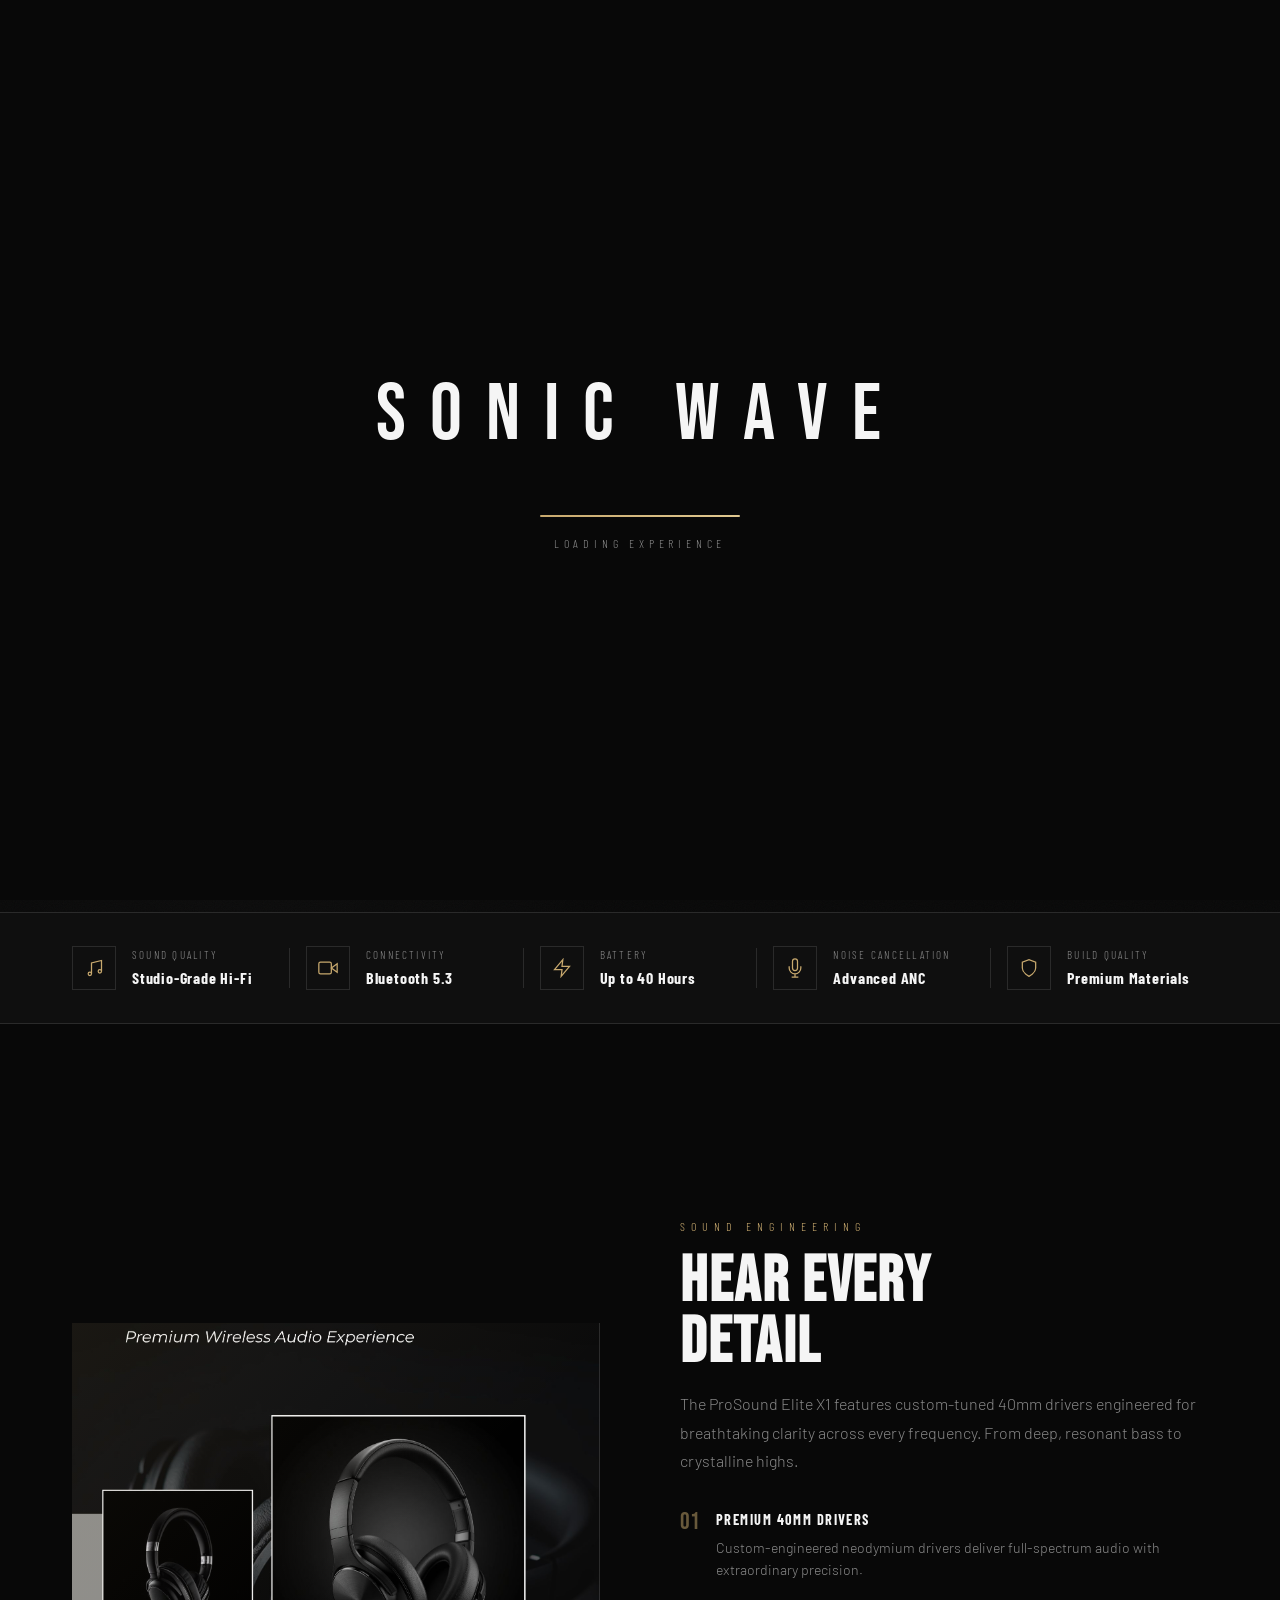
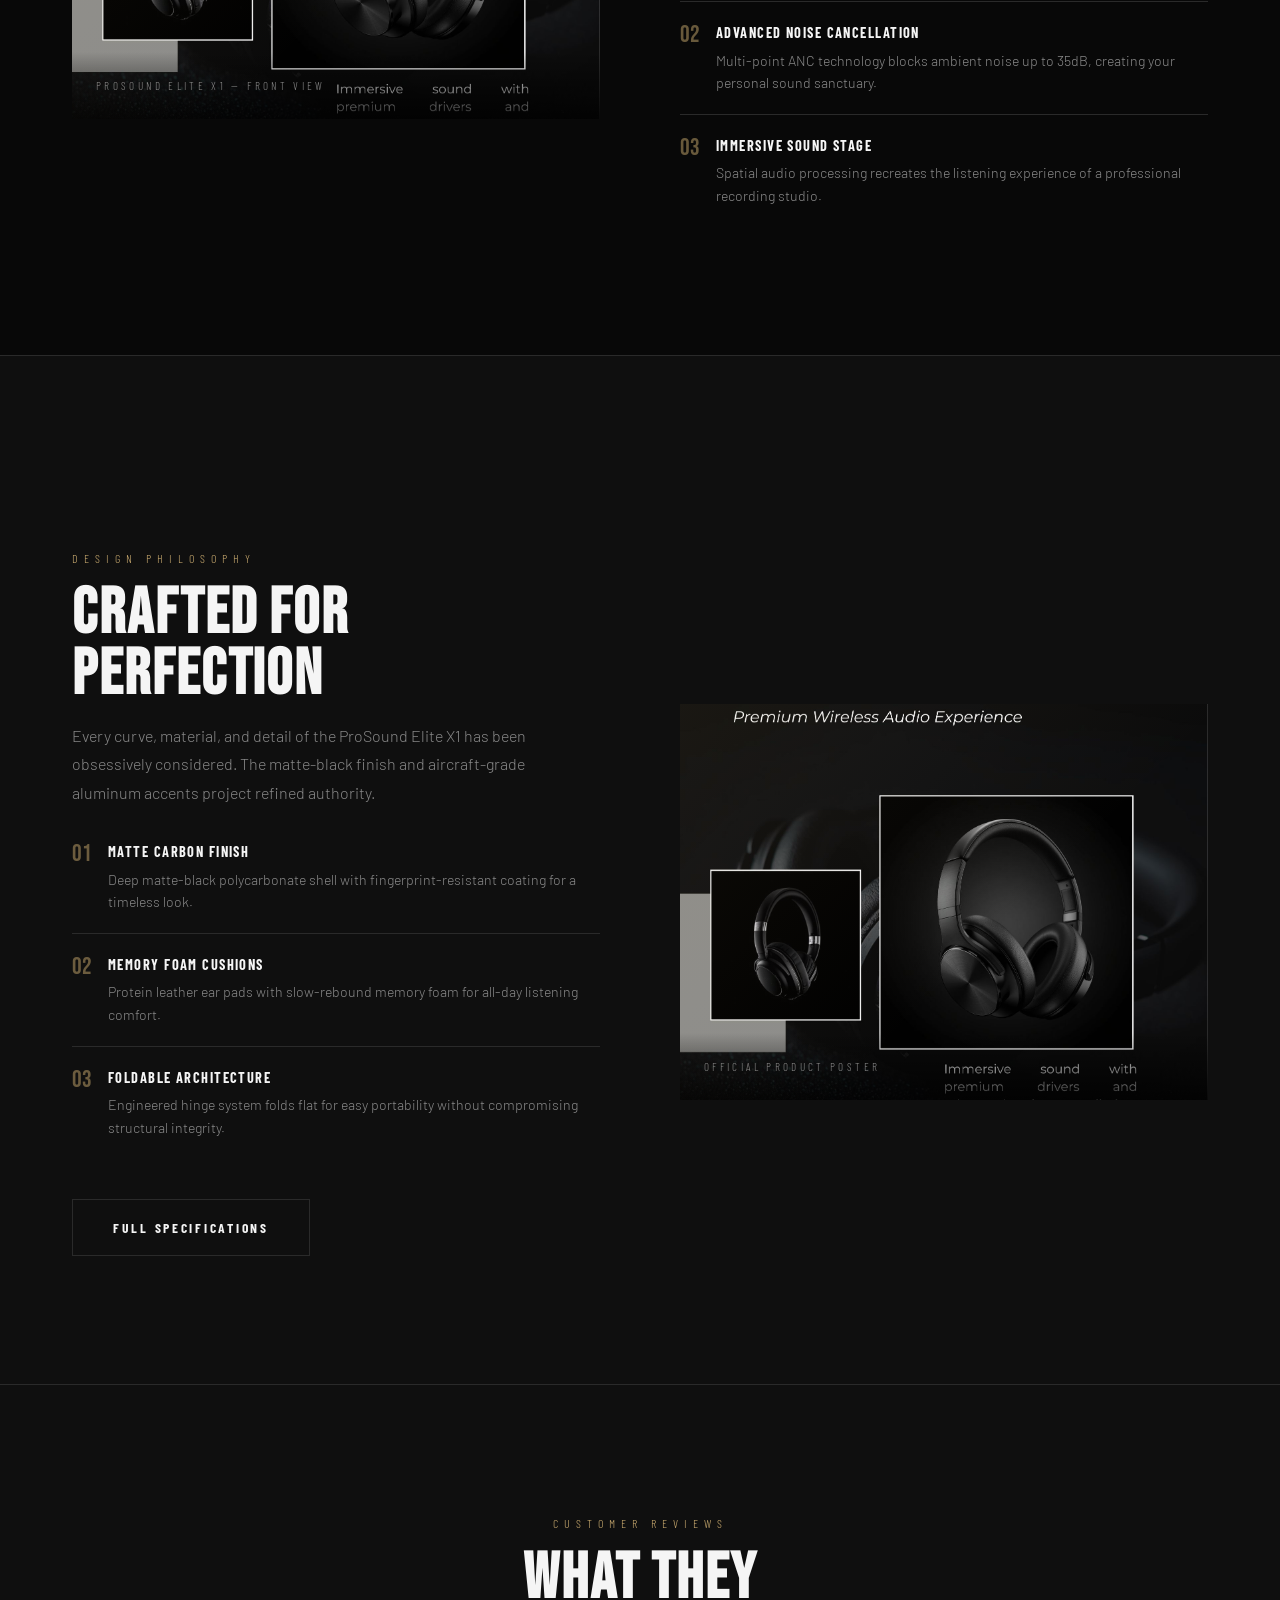
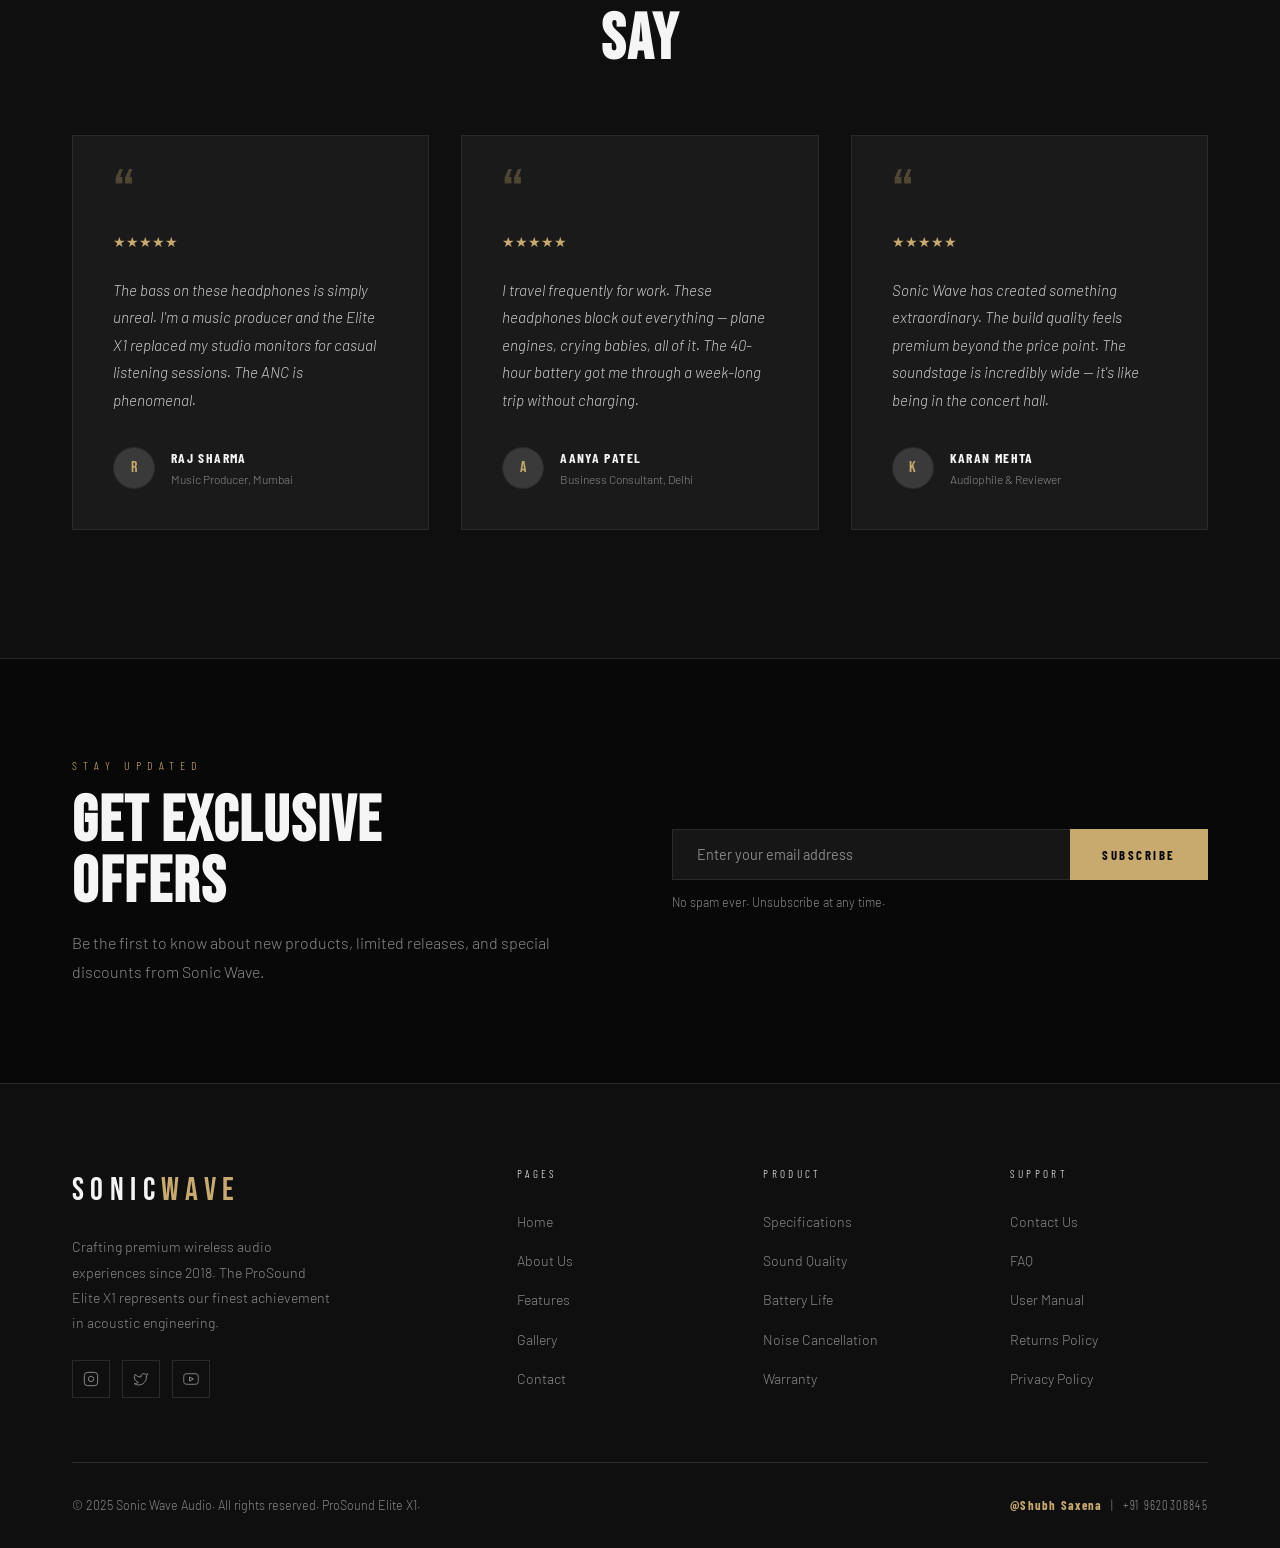
==== commit bfe5c9cc: "Update index.html" ====
--- a/index.html
+++ b/index.html
@@ -1,6 +1,16 @@
 <!DOCTYPE html>
 <html lang="en">
 <head>
+  <!-- Google tag (gtag.js) -->
+<script async src="https://www.googletagmanager.com/gtag/js?id=G-7T6S690RXP"></script>
+<script>
+  window.dataLayer = window.dataLayer || [];
+  function gtag(){dataLayer.push(arguments);}
+  gtag('js', new Date());
+
+  gtag('config', 'G-7T6S690RXP');
+</head>
+</script>
   <meta charset="UTF-8" />
   <meta name="viewport" content="width=device-width, initial-scale=1.0" />
   <title>ProSound Elite X1 — Sonic Wave Audio</title>
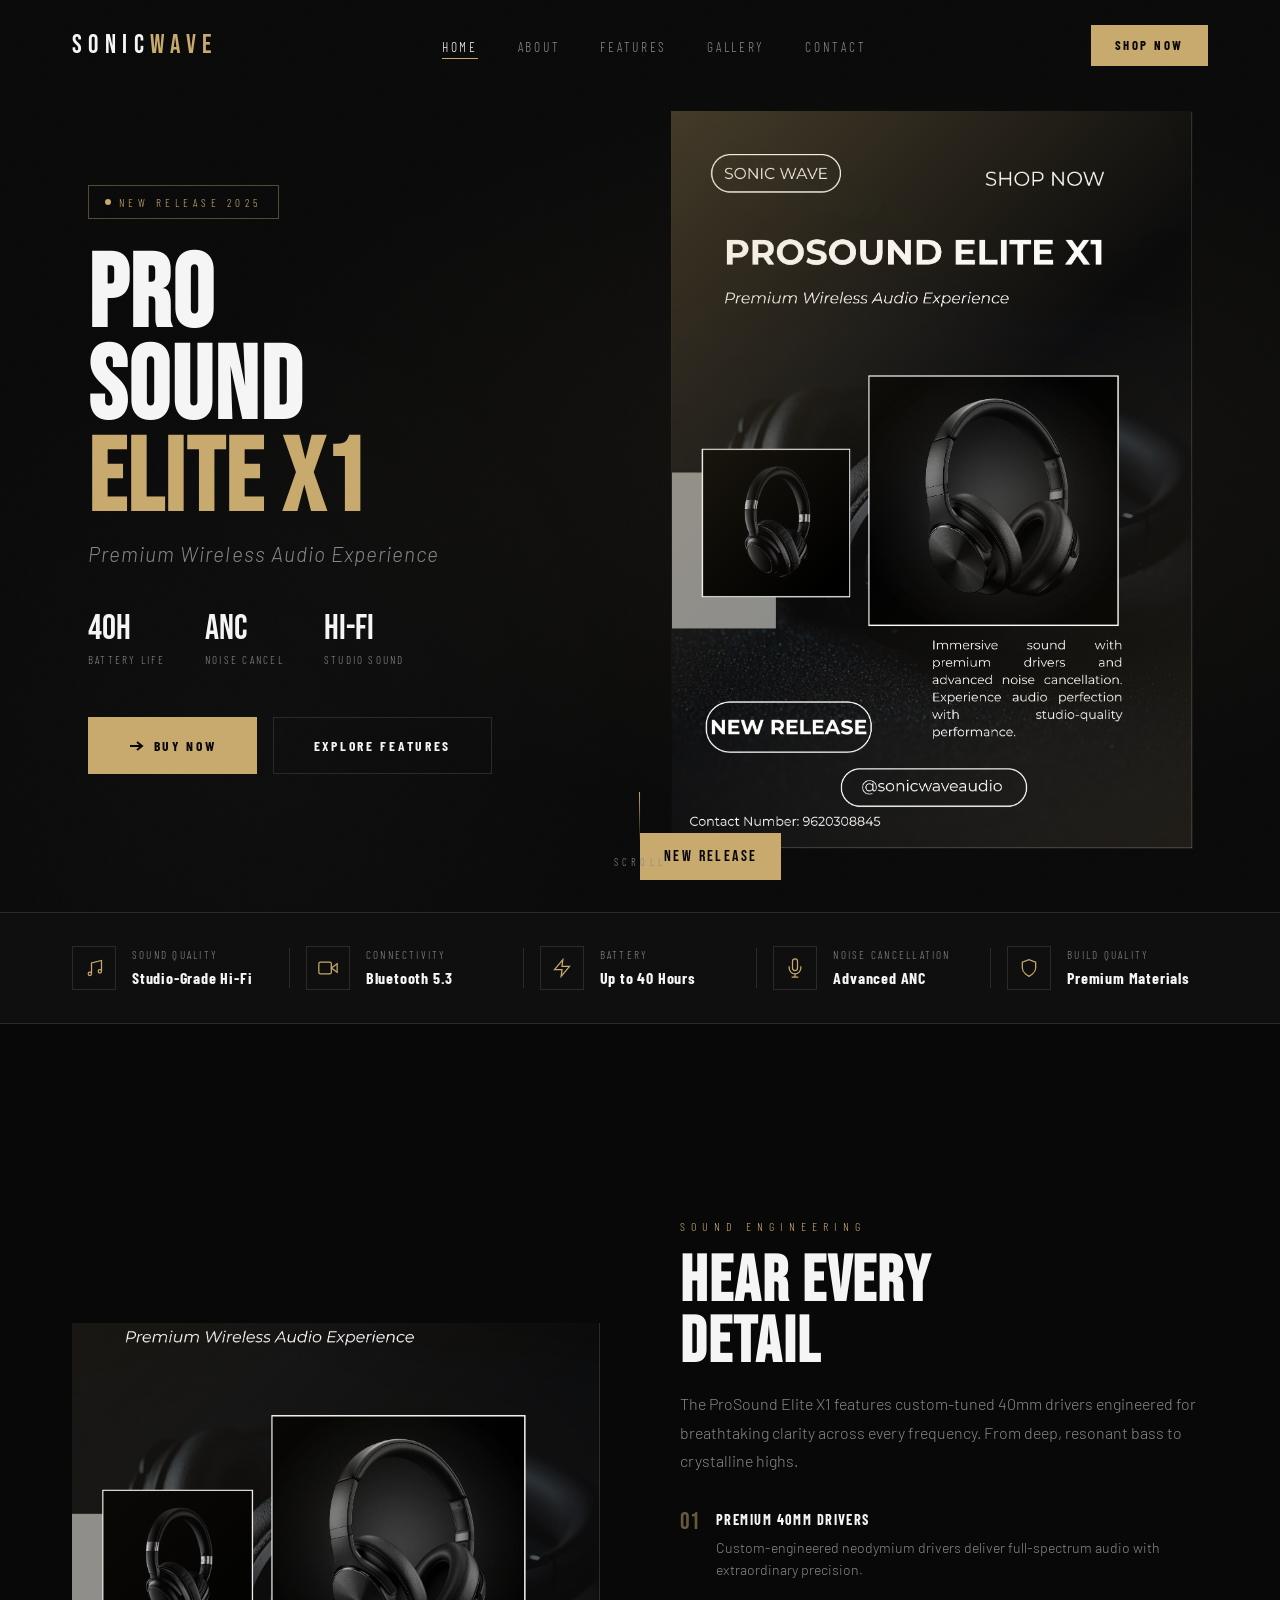
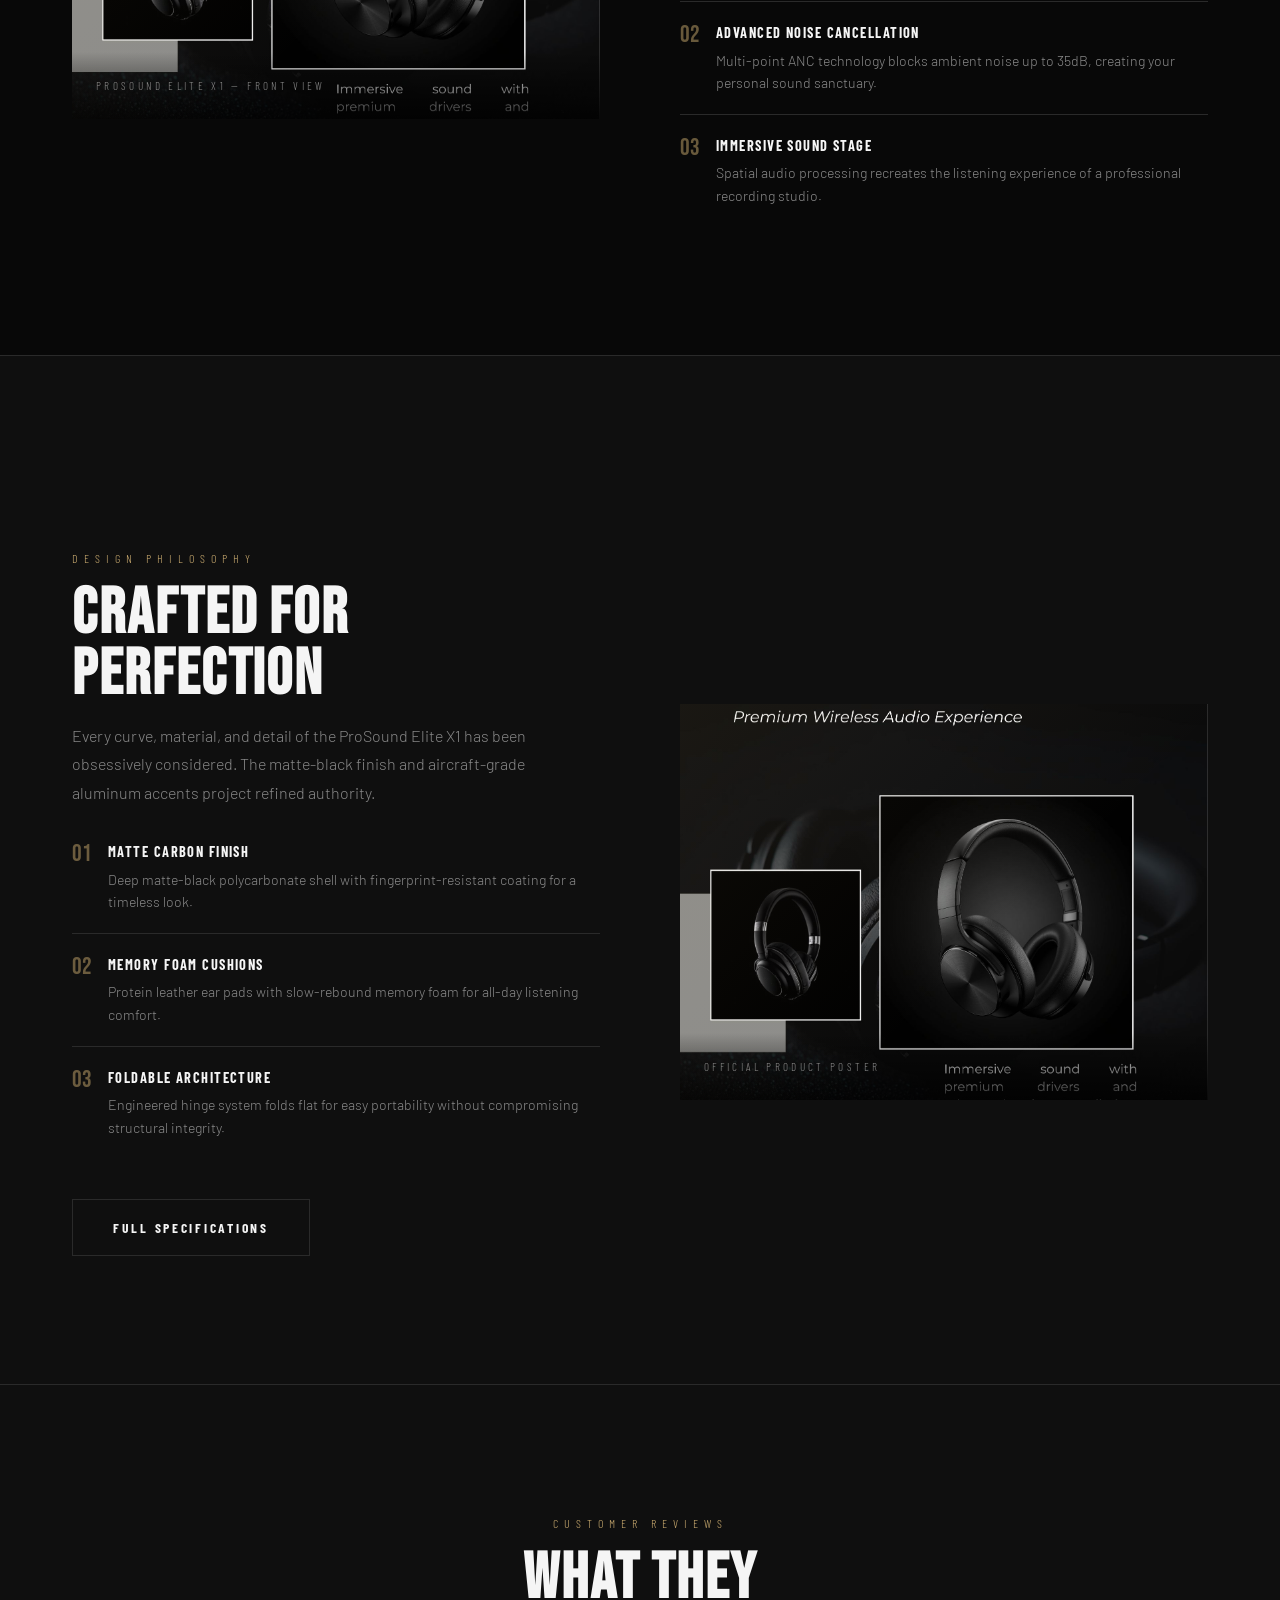
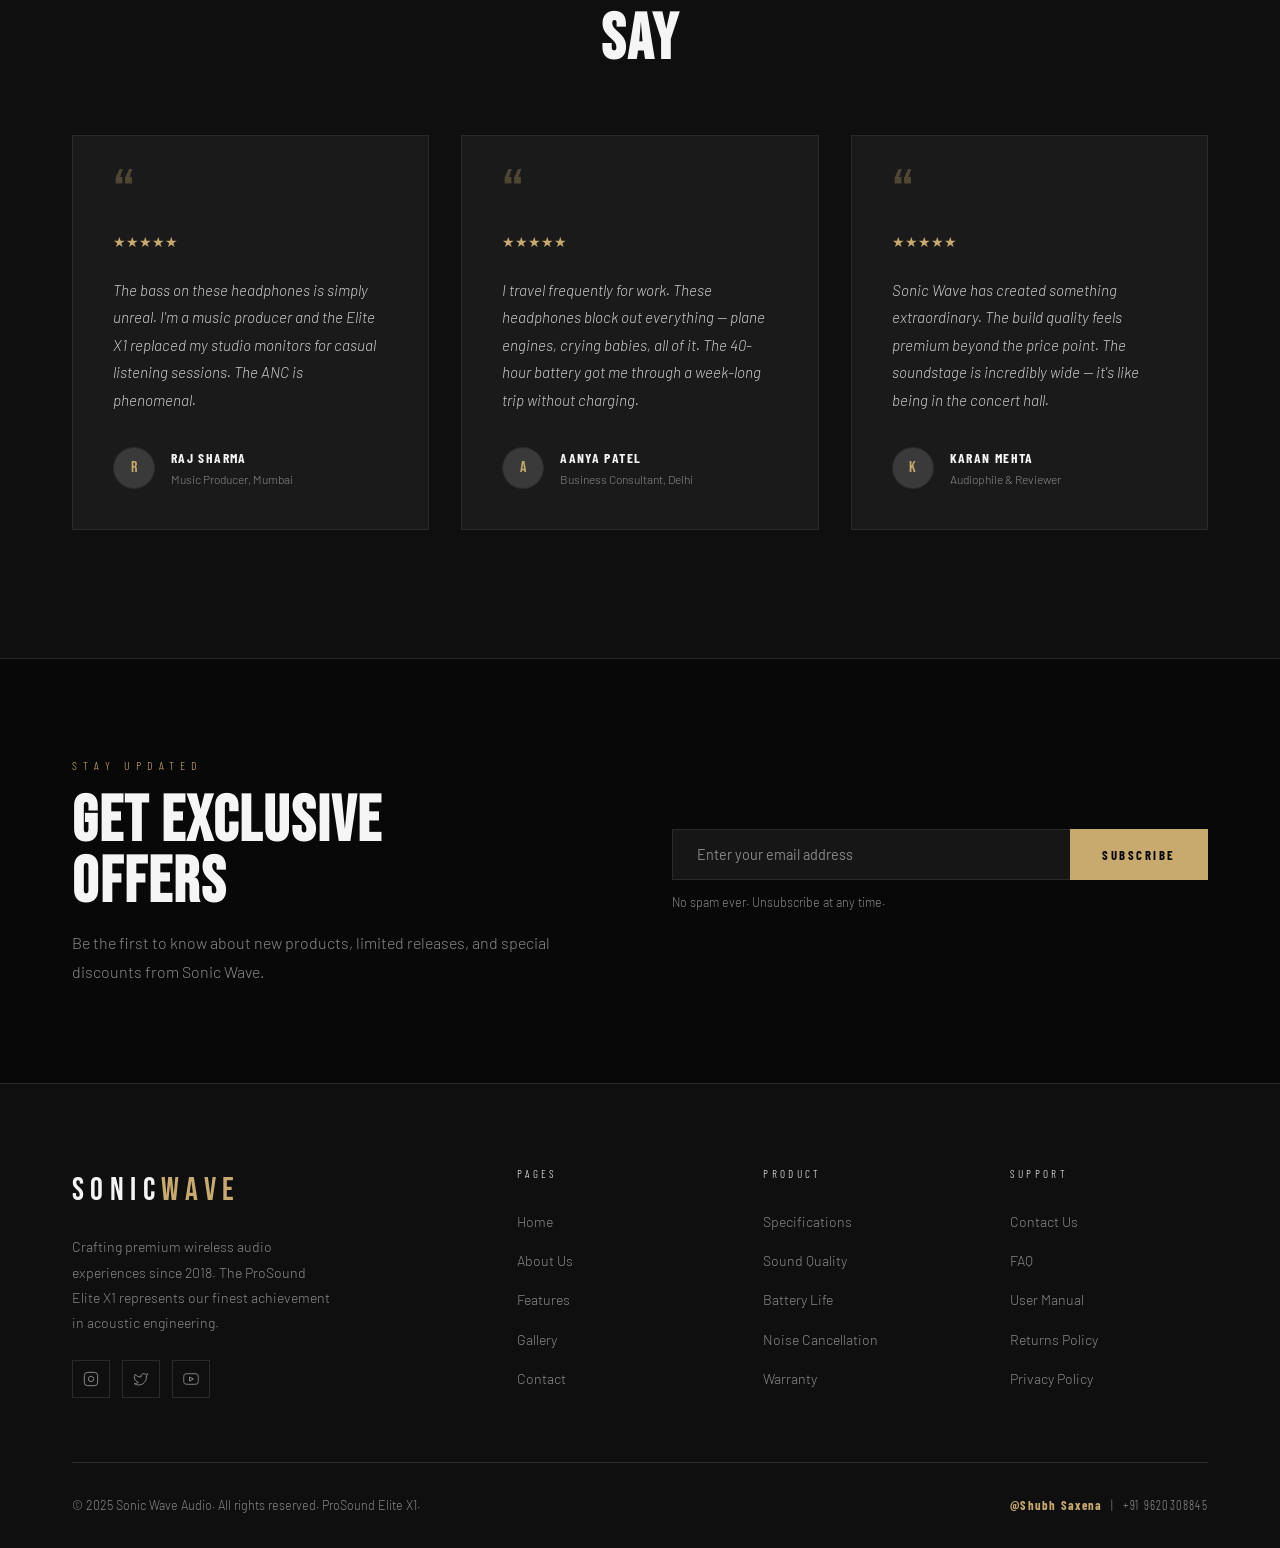
==== commit 2e46ce75: "Update index.html" ====
--- a/index.html
+++ b/index.html
@@ -9,7 +9,15 @@
   gtag('js', new Date());
 
   gtag('config', 'G-7T6S690RXP');
-</head>
+  <title>My Portfolio - Shubh Saxena</title>
+
+<meta name="description"
+content="Portfolio website of Shubh Saxena, B.Tech CSE student.">
+
+<meta name="keywords"
+content="Shubh Saxena, portfolio, BTech CSE, web development">
+
+<meta name="author" content="Shubh Saxena">
 </script>
   <meta charset="UTF-8" />
   <meta name="viewport" content="width=device-width, initial-scale=1.0" />
